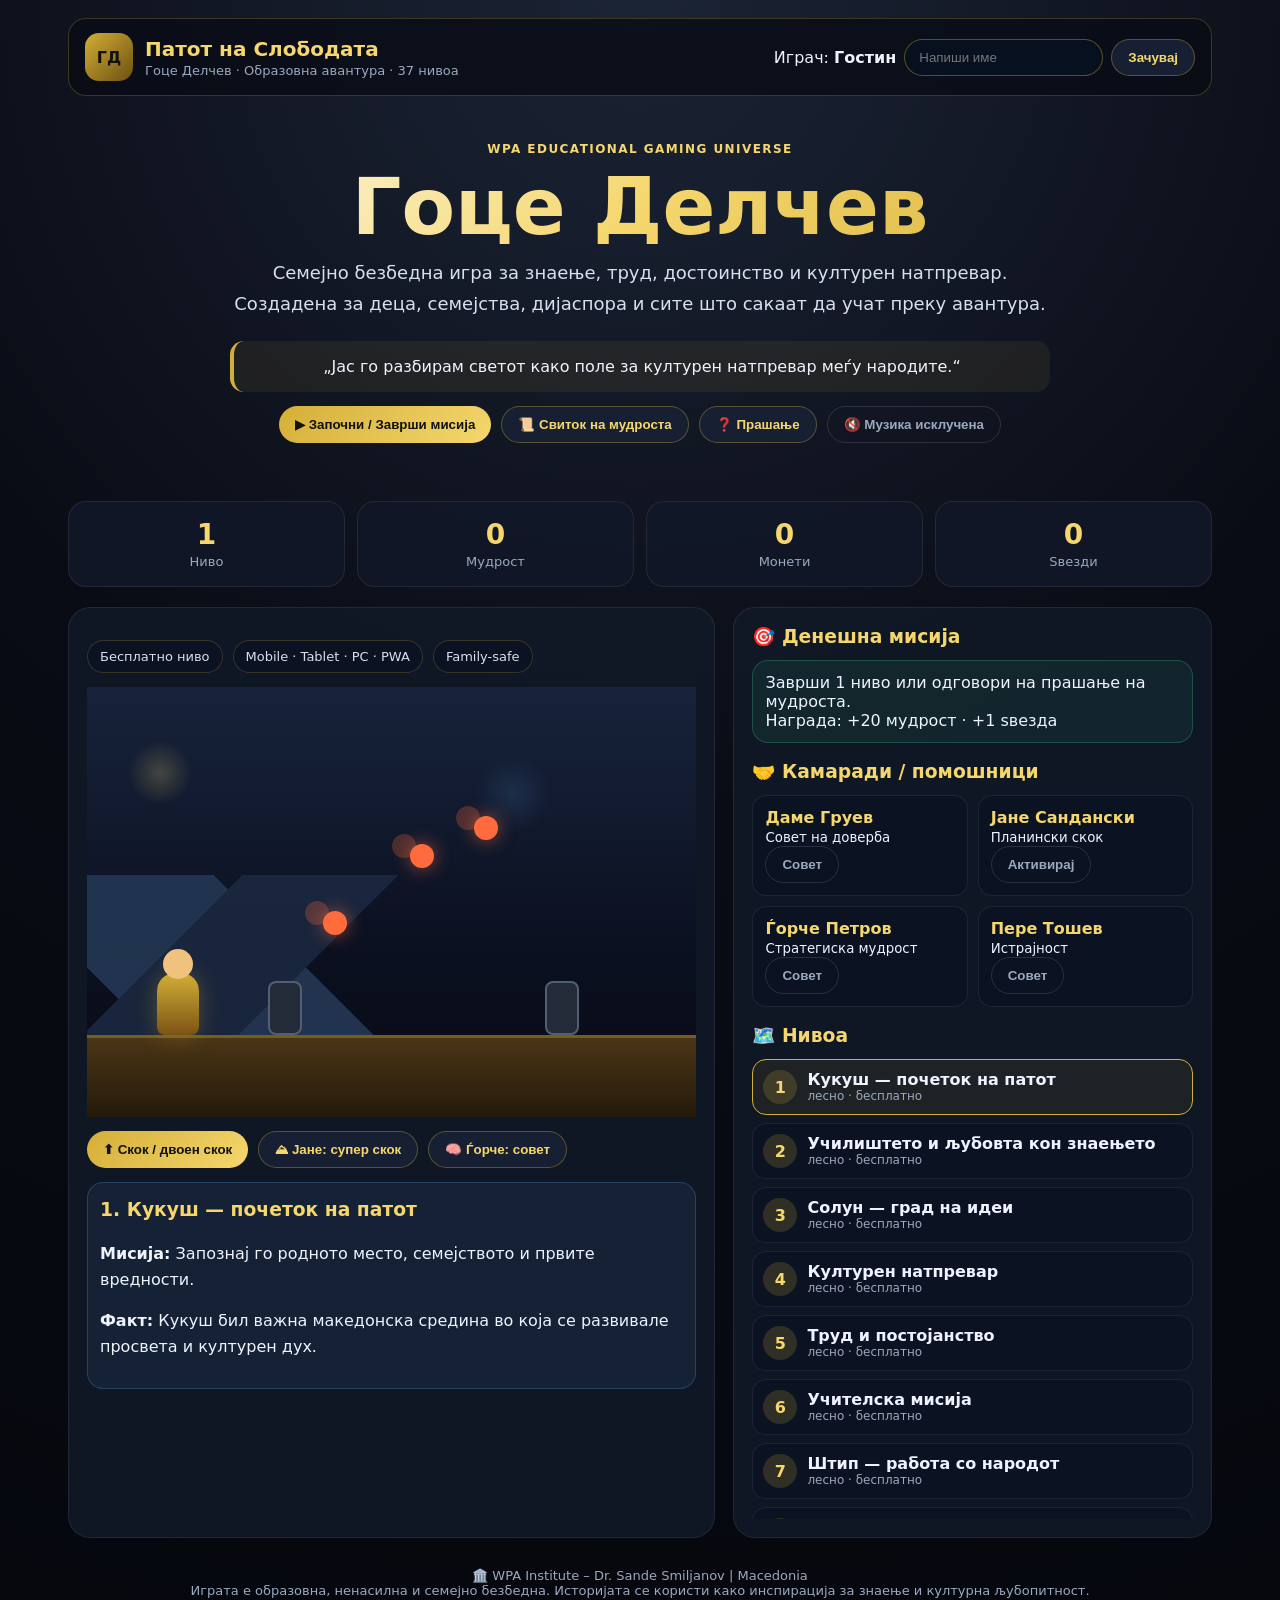
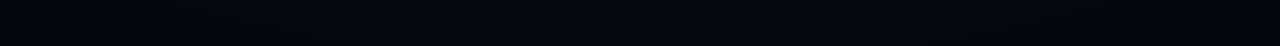
==== index.html @ 5c599bcf "Add files via upload" ====
<!DOCTYPE html><html lang="mk"><head><meta charset="UTF-8"><meta name="viewport" content="width=device-width, initial-scale=1.0"><title>Патот на Слободата — Гоце Делчев</title><meta name="description" content="Семејно безбедна образовна игра за Гоце Делчев, културен натпревар, знаење и достоинство."><link rel="manifest" href="manifest.json"><link rel="stylesheet" href="style.css"></head><body><div class="app-shell"><header class="topbar"><div class="brand"><div class="logo">ГД</div><div><h1>Патот на Слободата</h1><p>Гоце Делчев · Образовна авантура · 37 нивоа</p></div></div><div class="player-box"><span>Играч: <strong id="playerName">Гостин</strong></span><input id="playerNameInput" placeholder="Напиши име"><button class="btn secondary" onclick="setPlayerName()">Зачувај</button></div></header><section class="hero"><div class="eyebrow">WPA Educational Gaming Universe</div><h2>Гоце Делчев</h2><p>Семејно безбедна игра за знаење, труд, достоинство и културен натпревар. Создадена за деца, семејства, дијаспора и сите што сакаат да учат преку авантура.</p><div class="quote">„Јас го разбирам светот како поле за културен натпревар меѓу народите.“</div><div class="controls" style="justify-content:center"><button class="btn" onclick="nextLevel()">▶ Започни / Заврши мисија</button><button class="btn secondary" onclick="openWisdom()">📜 Свиток на мудроста</button><button class="btn secondary" onclick="askQuiz()">❓ Прашање</button><button class="btn ghost" id="musicBtn" onclick="toggleMusic()">🔇 Музика исклучена</button></div></section><section class="stats"><div class="stat"><strong id="levelStat">1</strong><span>Ниво</span></div><div class="stat"><strong id="wisdomStat">0</strong><span>Мудрост</span></div><div class="stat"><strong id="coinsStat">0</strong><span>Монети</span></div><div class="stat"><strong id="starsStat">0</strong><span>Ѕвезди</span></div></section><main class="layout"><section class="card"><div class="hud"><div class="pill" id="premiumNote">8 бесплатни нивоа · потоа премиум</div><div class="pill">Mobile · Tablet · PC · PWA</div><div class="pill">Family-safe</div></div><div id="gameStage" class="game-stage" onclick="jump()"><div class="sky"></div><div class="mountains"></div><div class="ground"></div><div id="player" class="player" title="Гоце"></div></div><div class="controls"><button class="btn" onclick="jump()">⬆ Скок / двоен скок</button><button class="btn secondary" onclick="companionPower('jane')">⛰ Јане: супер скок</button><button class="btn secondary" onclick="companionPower('gjorce')">🧠 Ѓорче: совет</button></div><div class="fact-box"><h3 id="currentLevelTitle">Ниво</h3><p><strong>Мисија:</strong> <span id="currentObjective"></span></p><p><strong>Факт:</strong> <span id="currentFact"></span></p></div></section><aside class="card"><h3>🎯 Денешна мисија</h3><div class="mission">Заврши 1 ниво или одговори на прашање на мудроста.<br>Награда: +20 мудрост · +1 ѕвезда</div><h3 style="margin-top:18px">🤝 Камаради / помошници</h3><div class="companions"><div class="companion"><strong>Даме Груев</strong><br><small>Совет на доверба</small><br><button class="btn ghost" onclick="companionPower('dame')">Совет</button></div><div class="companion"><strong>Јане Сандански</strong><br><small>Планински скок</small><br><button class="btn ghost" onclick="companionPower('jane')">Активирај</button></div><div class="companion"><strong>Ѓорче Петров</strong><br><small>Стратегиска мудрост</small><br><button class="btn ghost" onclick="companionPower('gjorce')">Совет</button></div><div class="companion"><strong>Пере Тошев</strong><br><small>Истрајност</small><br><button class="btn ghost" onclick="companionPower('pere')">Совет</button></div></div><h3 style="margin-top:18px">🗺️ Нивоа</h3><div id="levelList" class="level-list"></div></aside></main><footer class="footer">🏛️ WPA Institute – Dr. Sande Smiljanov | Macedonia<br>Играта е образовна, ненасилна и семејно безбедна. Историјата се користи како инспирација за знаење и културна љубопитност.</footer></div><div id="modal" class="modal" onclick="closeModal()"><div class="modal-content" onclick="event.stopPropagation()"><div id="modalText"></div><div class="controls"><button class="btn" onclick="closeModal()">Затвори</button></div></div></div><div id="toast" class="modal"><div class="modal-content" style="max-width:420px;text-align:center"><p id="toastText"></p></div></div><script src="ai/ai-companions.js"></script><script src="ai/strategy-engine.js"></script><script src="ai/mentor-mode.js"></script><script src="game.js"></script></body></html>
---- style.css ----
:root{--bg:#0a0c15;--panel:#111827;--gold:#d4af37;--gold2:#f5d76e;--text:#eef3ff;--muted:#9aa9bd}*{box-sizing:border-box}body{margin:0;background:radial-gradient(circle at top,#1b2435 0,#0a0c15 46%,#05070d 100%);color:var(--text);font-family:system-ui,-apple-system,"Segoe UI",Arial,sans-serif}.app-shell{max-width:1180px;margin:0 auto;padding:18px}.topbar{display:flex;justify-content:space-between;align-items:center;gap:12px;flex-wrap:wrap;padding:14px 16px;border:1px solid rgba(212,175,55,.25);border-radius:18px;background:rgba(10,12,21,.78);position:sticky;top:10px;z-index:50}.brand{display:flex;align-items:center;gap:12px}.logo{width:48px;height:48px;border-radius:14px;background:linear-gradient(135deg,var(--gold),#6d5010);display:grid;place-items:center;color:#111;font-weight:900}.brand h1{font-size:20px;margin:0;color:var(--gold2)}.brand p{margin:2px 0 0;color:var(--muted);font-size:13px}.player-box{display:flex;gap:8px;align-items:center;flex-wrap:wrap}.player-box input{background:#07101f;border:1px solid rgba(212,175,55,.4);border-radius:999px;color:var(--text);padding:10px 14px}.btn{border:0;border-radius:999px;padding:10px 16px;cursor:pointer;font-weight:800;background:linear-gradient(135deg,var(--gold),var(--gold2));color:#111}.btn.secondary{background:#172033;color:var(--gold2);border:1px solid rgba(212,175,55,.35)}.btn.ghost{background:transparent;color:var(--muted);border:1px solid rgba(255,255,255,.12)}.hero{padding:46px 8px 24px;text-align:center}.eyebrow{color:var(--gold2);font-weight:800;letter-spacing:.12em;text-transform:uppercase;font-size:12px}.hero h2{font-size:clamp(34px,7vw,78px);line-height:.95;margin:14px 0;background:linear-gradient(135deg,#fff,var(--gold2),var(--gold));-webkit-background-clip:text;background-clip:text;color:transparent}.hero p{max-width:830px;margin:0 auto;color:#d7e0ee;line-height:1.7;font-size:18px}.quote{margin:22px auto 0;max-width:820px;border-left:4px solid var(--gold);background:rgba(212,175,55,.08);padding:16px;border-radius:14px}.stats{display:grid;grid-template-columns:repeat(4,1fr);gap:12px;margin:20px 0}.stat{background:rgba(17,24,39,.9);border:1px solid rgba(255,255,255,.08);border-radius:18px;padding:16px;text-align:center}.stat strong{font-size:28px;color:var(--gold2);display:block}.stat span{color:var(--muted);font-size:13px}.layout{display:grid;grid-template-columns:1.15fr .85fr;gap:18px}.card{background:rgba(17,24,39,.92);border:1px solid rgba(255,255,255,.08);border-radius:22px;padding:18px}.card h3{margin:0 0 12px;color:var(--gold2)}.game-stage{min-height:430px;position:relative;overflow:hidden;background:#0b1020}.sky{position:absolute;inset:0;background:radial-gradient(circle at 12% 20%,rgba(245,215,110,.22),transparent 5%),radial-gradient(circle at 70% 25%,rgba(100,181,255,.12),transparent 7%),linear-gradient(180deg,#17233b 0%,#0b1020 62%,#090b12 100%)}.mountains{position:absolute;left:0;right:0;bottom:72px;height:170px;background:linear-gradient(135deg,transparent 0 20%,#1b2840 20% 40%,transparent 40%),linear-gradient(45deg,transparent 0 10%,#243854 10% 38%,transparent 38%);opacity:.9}.ground{position:absolute;left:0;right:0;bottom:0;height:82px;background:linear-gradient(180deg,#4b3516,#241a0b);border-top:3px solid rgba(212,175,55,.45)}.player{position:absolute;width:42px;height:62px;left:70px;bottom:82px;border-radius:18px 18px 8px 8px;background:linear-gradient(180deg,#d4af37,#7b5314);box-shadow:0 0 22px rgba(212,175,55,.3);transition:bottom .25s}.player:before{content:"";position:absolute;width:30px;height:30px;border-radius:50%;background:#f1c27d;left:6px;top:-24px}.obstacle,.star,.scroll,.meteor{position:absolute;bottom:82px}.obstacle{width:34px;height:54px;background:#242b38;border:2px solid #516071;border-radius:8px}.star{width:28px;height:28px;background:var(--gold2);clip-path:polygon(50% 0,61% 35%,98% 35%,68% 56%,79% 91%,50% 70%,21% 91%,32% 56%,2% 35%,39% 35%)}.scroll{width:32px;height:40px;background:#e9d7a5;border:3px solid #8a6420;border-radius:8px}.meteor{width:24px;height:24px;border-radius:50%;background:#ff6b3d;box-shadow:-18px -10px 0 rgba(255,107,61,.25),0 0 18px rgba(255,107,61,.6)}.hud,.controls{display:flex;gap:10px;flex-wrap:wrap;margin:14px 0}.pill{background:#0b1221;border:1px solid rgba(212,175,55,.22);border-radius:999px;padding:8px 12px;color:#d7e0ee;font-size:13px}.level-list{max-height:460px;overflow:auto;display:grid;gap:8px}.level-item{display:flex;gap:10px;align-items:flex-start;background:#0b1221;border:1px solid rgba(255,255,255,.07);border-radius:14px;padding:10px;cursor:pointer}.level-item.active{border-color:var(--gold);background:rgba(212,175,55,.08)}.level-num{min-width:34px;height:34px;border-radius:50%;background:rgba(212,175,55,.18);display:grid;place-items:center;color:var(--gold2);font-weight:900}.mission{background:rgba(66,211,146,.08);border:1px solid rgba(66,211,146,.25);border-radius:16px;padding:12px}.companions{display:grid;grid-template-columns:repeat(2,1fr);gap:10px}.companion{background:#0b1221;border:1px solid rgba(255,255,255,.08);border-radius:14px;padding:12px}.companion strong{color:var(--gold2)}.fact-box{margin-top:12px;background:rgba(100,181,255,.08);border:1px solid rgba(100,181,255,.22);border-radius:16px;padding:12px;line-height:1.6}.footer{text-align:center;color:var(--muted);padding:30px 0;font-size:13px}.modal{position:fixed;inset:0;background:rgba(0,0,0,.72);display:none;align-items:center;justify-content:center;padding:20px;z-index:100}.modal.open{display:flex}.modal-content{max-width:620px;background:#111827;border:1px solid rgba(212,175,55,.38);border-radius:22px;padding:22px}@media(max-width:860px){.layout{grid-template-columns:1fr}.stats{grid-template-columns:repeat(2,1fr)}.companions{grid-template-columns:1fr}.game-stage{min-height:360px}}@media(max-width:520px){.app-shell{padding:10px}.hero p{font-size:15px}.stats{grid-template-columns:1fr}.btn{width:100%}.player-box{width:100%}.player-box input{width:100%}}
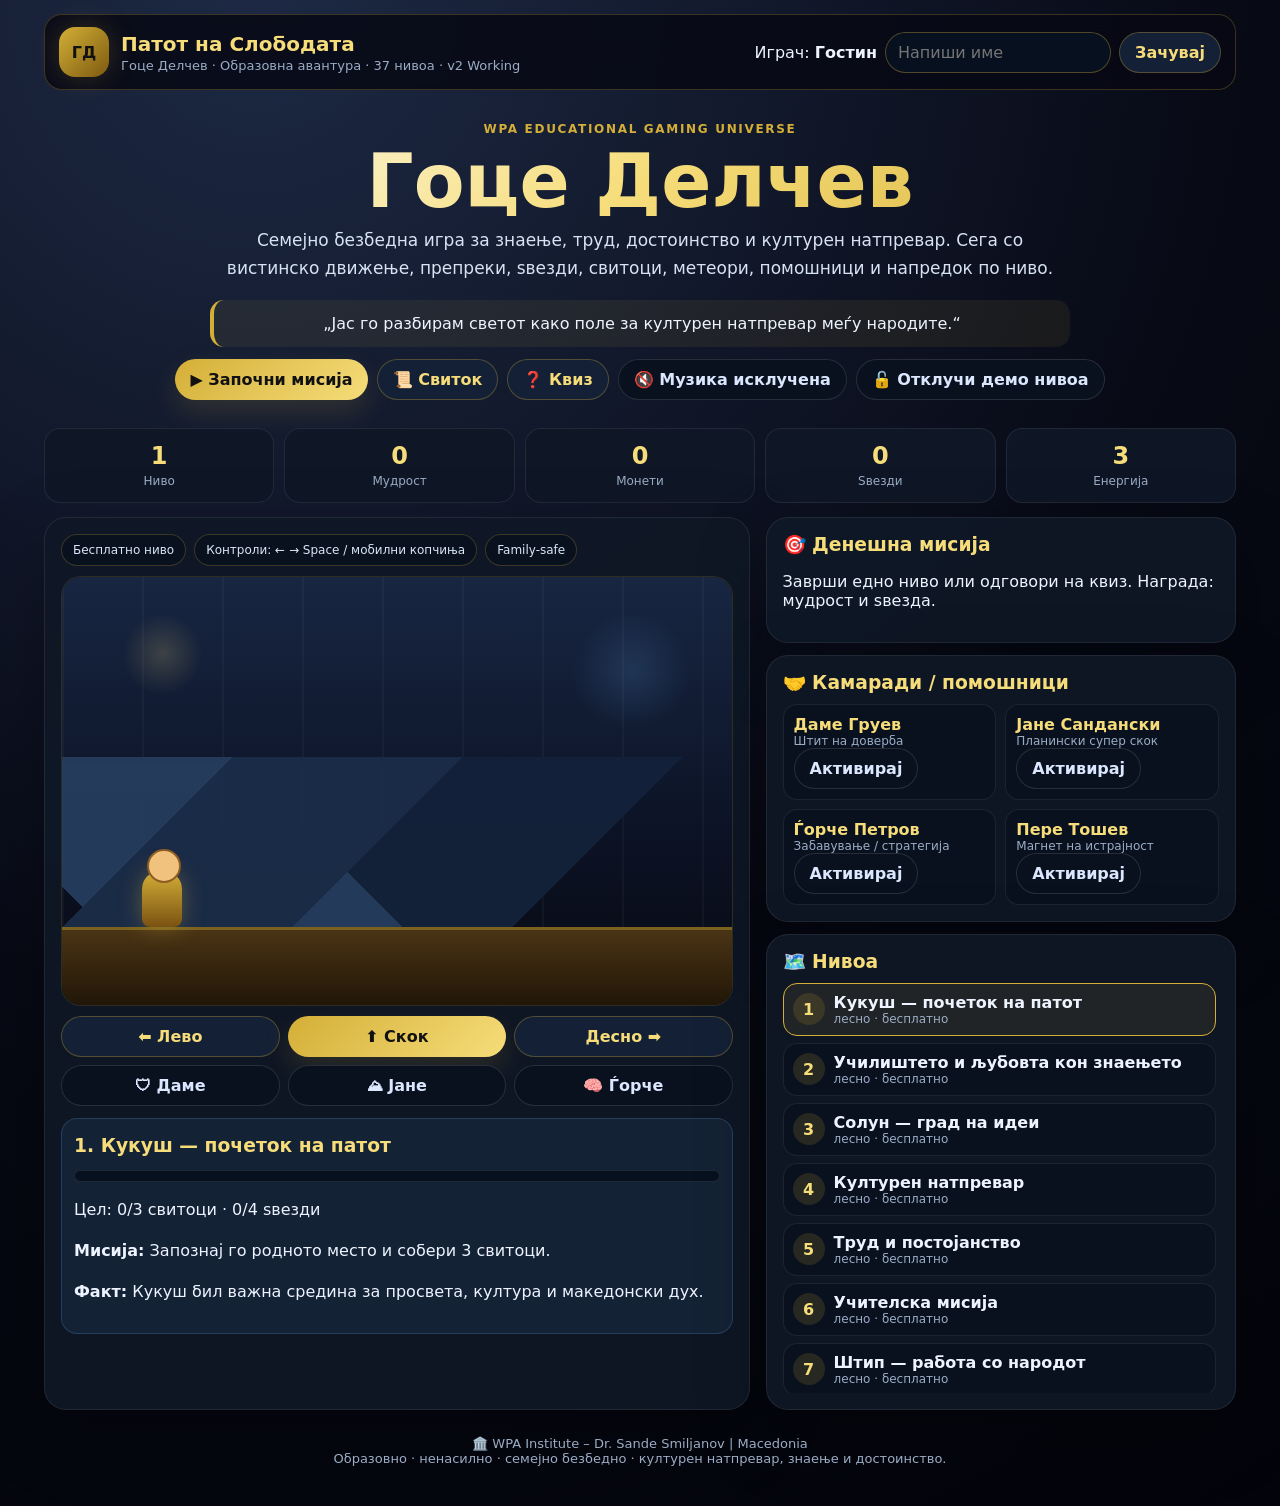
==== commit f3692927: "Add files via upload Update Goce Delcev game v2 working gameplay" ====
--- a/index.html
+++ b/index.html
@@ -1 +1,122 @@
-<!DOCTYPE html><html lang="mk"><head><meta charset="UTF-8"><meta name="viewport" content="width=device-width, initial-scale=1.0"><title>Патот на Слободата — Гоце Делчев</title><meta name="description" content="Семејно безбедна образовна игра за Гоце Делчев, културен натпревар, знаење и достоинство."><link rel="manifest" href="manifest.json"><link rel="stylesheet" href="style.css"></head><body><div class="app-shell"><header class="topbar"><div class="brand"><div class="logo">ГД</div><div><h1>Патот на Слободата</h1><p>Гоце Делчев · Образовна авантура · 37 нивоа</p></div></div><div class="player-box"><span>Играч: <strong id="playerName">Гостин</strong></span><input id="playerNameInput" placeholder="Напиши име"><button class="btn secondary" onclick="setPlayerName()">Зачувај</button></div></header><section class="hero"><div class="eyebrow">WPA Educational Gaming Universe</div><h2>Гоце Делчев</h2><p>Семејно безбедна игра за знаење, труд, достоинство и културен натпревар. Создадена за деца, семејства, дијаспора и сите што сакаат да учат преку авантура.</p><div class="quote">„Јас го разбирам светот како поле за културен натпревар меѓу народите.“</div><div class="controls" style="justify-content:center"><button class="btn" onclick="nextLevel()">▶ Започни / Заврши мисија</button><button class="btn secondary" onclick="openWisdom()">📜 Свиток на мудроста</button><button class="btn secondary" onclick="askQuiz()">❓ Прашање</button><button class="btn ghost" id="musicBtn" onclick="toggleMusic()">🔇 Музика исклучена</button></div></section><section class="stats"><div class="stat"><strong id="levelStat">1</strong><span>Ниво</span></div><div class="stat"><strong id="wisdomStat">0</strong><span>Мудрост</span></div><div class="stat"><strong id="coinsStat">0</strong><span>Монети</span></div><div class="stat"><strong id="starsStat">0</strong><span>Ѕвезди</span></div></section><main class="layout"><section class="card"><div class="hud"><div class="pill" id="premiumNote">8 бесплатни нивоа · потоа премиум</div><div class="pill">Mobile · Tablet · PC · PWA</div><div class="pill">Family-safe</div></div><div id="gameStage" class="game-stage" onclick="jump()"><div class="sky"></div><div class="mountains"></div><div class="ground"></div><div id="player" class="player" title="Гоце"></div></div><div class="controls"><button class="btn" onclick="jump()">⬆ Скок / двоен скок</button><button class="btn secondary" onclick="companionPower('jane')">⛰ Јане: супер скок</button><button class="btn secondary" onclick="companionPower('gjorce')">🧠 Ѓорче: совет</button></div><div class="fact-box"><h3 id="currentLevelTitle">Ниво</h3><p><strong>Мисија:</strong> <span id="currentObjective"></span></p><p><strong>Факт:</strong> <span id="currentFact"></span></p></div></section><aside class="card"><h3>🎯 Денешна мисија</h3><div class="mission">Заврши 1 ниво или одговори на прашање на мудроста.<br>Награда: +20 мудрост · +1 ѕвезда</div><h3 style="margin-top:18px">🤝 Камаради / помошници</h3><div class="companions"><div class="companion"><strong>Даме Груев</strong><br><small>Совет на доверба</small><br><button class="btn ghost" onclick="companionPower('dame')">Совет</button></div><div class="companion"><strong>Јане Сандански</strong><br><small>Планински скок</small><br><button class="btn ghost" onclick="companionPower('jane')">Активирај</button></div><div class="companion"><strong>Ѓорче Петров</strong><br><small>Стратегиска мудрост</small><br><button class="btn ghost" onclick="companionPower('gjorce')">Совет</button></div><div class="companion"><strong>Пере Тошев</strong><br><small>Истрајност</small><br><button class="btn ghost" onclick="companionPower('pere')">Совет</button></div></div><h3 style="margin-top:18px">🗺️ Нивоа</h3><div id="levelList" class="level-list"></div></aside></main><footer class="footer">🏛️ WPA Institute – Dr. Sande Smiljanov | Macedonia<br>Играта е образовна, ненасилна и семејно безбедна. Историјата се користи како инспирација за знаење и културна љубопитност.</footer></div><div id="modal" class="modal" onclick="closeModal()"><div class="modal-content" onclick="event.stopPropagation()"><div id="modalText"></div><div class="controls"><button class="btn" onclick="closeModal()">Затвори</button></div></div></div><div id="toast" class="modal"><div class="modal-content" style="max-width:420px;text-align:center"><p id="toastText"></p></div></div><script src="ai/ai-companions.js"></script><script src="ai/strategy-engine.js"></script><script src="ai/mentor-mode.js"></script><script src="game.js"></script></body></html>+<!doctype html>
+<html lang="mk">
+<head>
+  <meta charset="utf-8">
+  <meta name="viewport" content="width=device-width,initial-scale=1">
+  <title>Патот на Слободата — Гоце Делчев</title>
+  <meta name="description" content="Образовна авантура за Гоце Делчев, знаење, достоинство и културен натпревар.">
+  <link rel="manifest" href="manifest.json">
+  <link rel="stylesheet" href="style.css">
+</head>
+<body>
+<div class="app">
+  <header class="topbar">
+    <div class="brand">
+      <div class="logo">ГД</div>
+      <div>
+        <h1>Патот на Слободата</h1>
+        <div class="sub">Гоце Делчев · Образовна авантура · 37 нивоа · v2 Working</div>
+      </div>
+    </div>
+    <div class="player">
+      <span>Играч: <strong id="playerName">Гостин</strong></span>
+      <input id="nameInput" placeholder="Напиши име">
+      <button class="btn alt" onclick="setName()">Зачувај</button>
+    </div>
+  </header>
+
+  <section class="hero">
+    <div class="kicker">WPA Educational Gaming Universe</div>
+    <h2>Гоце Делчев</h2>
+    <p>Семејно безбедна игра за знаење, труд, достоинство и културен натпревар. Сега со вистинско движење, препреки, ѕвезди, свитоци, метеори, помошници и напредок по ниво.</p>
+    <div class="quote">„Јас го разбирам светот како поле за културен натпревар меѓу народите.“</div>
+    <div class="controls" style="justify-content:center">
+      <button class="btn" onclick="startGame()">▶ Започни мисија</button>
+      <button class="btn alt" onclick="openWisdom()">📜 Свиток</button>
+      <button class="btn alt" onclick="openQuiz()">❓ Квиз</button>
+      <button class="btn dark" id="musicBtn" onclick="toggleMusic()">🔇 Музика исклучена</button>
+      <button class="btn dark" onclick="unlockPremiumDemo()">🔓 Отклучи демо нивоа</button>
+    </div>
+  </section>
+
+  <section class="stats">
+    <div class="stat"><strong id="levelStat">1</strong><span>Ниво</span></div>
+    <div class="stat"><strong id="wisdomStat">0</strong><span>Мудрост</span></div>
+    <div class="stat"><strong id="coinStat">0</strong><span>Монети</span></div>
+    <div class="stat"><strong id="starStat">0</strong><span>Ѕвезди</span></div>
+    <div class="stat"><strong id="energyStat">3</strong><span>Енергија</span></div>
+  </section>
+
+  <main class="layout">
+    <section class="card">
+      <div class="hud">
+        <div class="pill" id="freePill">Бесплатно ниво</div>
+        <div class="pill">Контроли: ← → Space / мобилни копчиња</div>
+        <div class="pill">Family-safe</div>
+      </div>
+
+      <div id="stage" class="stage">
+        <div class="bg"></div>
+        <div class="mountains"></div>
+        <div class="ground"></div>
+        <div id="heroPlayer" class="hero-player"></div>
+      </div>
+
+      <div class="mobile-pad">
+        <button class="btn alt" onclick="moveLeft()">⬅ Лево</button>
+        <button class="btn" onclick="jump()">⬆ Скок</button>
+        <button class="btn alt" onclick="moveRight()">Десно ➡</button>
+        <button class="btn dark" onclick="useCompanion('dame')">🛡 Даме</button>
+        <button class="btn dark" onclick="useCompanion('jane')">⛰ Јане</button>
+        <button class="btn dark" onclick="useCompanion('gjorce')">🧠 Ѓорче</button>
+      </div>
+
+      <div class="info">
+        <h3 id="levelTitle">Ниво</h3>
+        <div class="progress"><div id="progressBar"></div></div>
+        <p id="targetInfo">Цел:</p>
+        <p><strong>Мисија:</strong> <span id="objective"></span></p>
+        <p><strong>Факт:</strong> <span id="fact"></span></p>
+      </div>
+    </section>
+
+    <aside class="side-grid">
+      <section class="card">
+        <h3>🎯 Денешна мисија</h3>
+        <p>Заврши едно ниво или одговори на квиз. Награда: мудрост и ѕвезда.</p>
+      </section>
+
+      <section class="card">
+        <h3>🤝 Камаради / помошници</h3>
+        <div class="companions">
+          <div class="companion"><strong>Даме Груев</strong><div class="small">Штит на доверба</div><button class="btn dark" onclick="useCompanion('dame')">Активирај</button></div>
+          <div class="companion"><strong>Јане Сандански</strong><div class="small">Планински супер скок</div><button class="btn dark" onclick="useCompanion('jane')">Активирај</button></div>
+          <div class="companion"><strong>Ѓорче Петров</strong><div class="small">Забавување / стратегија</div><button class="btn dark" onclick="useCompanion('gjorce')">Активирај</button></div>
+          <div class="companion"><strong>Пере Тошев</strong><div class="small">Магнет на истрајност</div><button class="btn dark" onclick="useCompanion('pere')">Активирај</button></div>
+        </div>
+      </section>
+
+      <section class="card">
+        <h3>🗺️ Нивоа</h3>
+        <div id="levels" class="levels"></div>
+      </section>
+    </aside>
+  </main>
+
+  <footer class="footer">
+    🏛️ WPA Institute – Dr. Sande Smiljanov | Macedonia<br>
+    Образовно · ненасилно · семејно безбедно · културен натпревар, знаење и достоинство.
+  </footer>
+</div>
+
+<div id="modal" class="modal" onclick="closeModal()">
+  <div class="modal-card" onclick="event.stopPropagation()">
+    <div id="modalBody"></div>
+    <button class="btn" onclick="closeModal()">Затвори</button>
+  </div>
+</div>
+<div id="toast" class="toast"></div>
+
+<script src="game.js"></script>
+</body>
+</html>
--- a/style.css
+++ b/style.css
@@ -1 +1,78 @@
-:root{--bg:#0a0c15;--panel:#111827;--gold:#d4af37;--gold2:#f5d76e;--text:#eef3ff;--muted:#9aa9bd}*{box-sizing:border-box}body{margin:0;background:radial-gradient(circle at top,#1b2435 0,#0a0c15 46%,#05070d 100%);color:var(--text);font-family:system-ui,-apple-system,"Segoe UI",Arial,sans-serif}.app-shell{max-width:1180px;margin:0 auto;padding:18px}.topbar{display:flex;justify-content:space-between;align-items:center;gap:12px;flex-wrap:wrap;padding:14px 16px;border:1px solid rgba(212,175,55,.25);border-radius:18px;background:rgba(10,12,21,.78);position:sticky;top:10px;z-index:50}.brand{display:flex;align-items:center;gap:12px}.logo{width:48px;height:48px;border-radius:14px;background:linear-gradient(135deg,var(--gold),#6d5010);display:grid;place-items:center;color:#111;font-weight:900}.brand h1{font-size:20px;margin:0;color:var(--gold2)}.brand p{margin:2px 0 0;color:var(--muted);font-size:13px}.player-box{display:flex;gap:8px;align-items:center;flex-wrap:wrap}.player-box input{background:#07101f;border:1px solid rgba(212,175,55,.4);border-radius:999px;color:var(--text);padding:10px 14px}.btn{border:0;border-radius:999px;padding:10px 16px;cursor:pointer;font-weight:800;background:linear-gradient(135deg,var(--gold),var(--gold2));color:#111}.btn.secondary{background:#172033;color:var(--gold2);border:1px solid rgba(212,175,55,.35)}.btn.ghost{background:transparent;color:var(--muted);border:1px solid rgba(255,255,255,.12)}.hero{padding:46px 8px 24px;text-align:center}.eyebrow{color:var(--gold2);font-weight:800;letter-spacing:.12em;text-transform:uppercase;font-size:12px}.hero h2{font-size:clamp(34px,7vw,78px);line-height:.95;margin:14px 0;background:linear-gradient(135deg,#fff,var(--gold2),var(--gold));-webkit-background-clip:text;background-clip:text;color:transparent}.hero p{max-width:830px;margin:0 auto;color:#d7e0ee;line-height:1.7;font-size:18px}.quote{margin:22px auto 0;max-width:820px;border-left:4px solid var(--gold);background:rgba(212,175,55,.08);padding:16px;border-radius:14px}.stats{display:grid;grid-template-columns:repeat(4,1fr);gap:12px;margin:20px 0}.stat{background:rgba(17,24,39,.9);border:1px solid rgba(255,255,255,.08);border-radius:18px;padding:16px;text-align:center}.stat strong{font-size:28px;color:var(--gold2);display:block}.stat span{color:var(--muted);font-size:13px}.layout{display:grid;grid-template-columns:1.15fr .85fr;gap:18px}.card{background:rgba(17,24,39,.92);border:1px solid rgba(255,255,255,.08);border-radius:22px;padding:18px}.card h3{margin:0 0 12px;color:var(--gold2)}.game-stage{min-height:430px;position:relative;overflow:hidden;background:#0b1020}.sky{position:absolute;inset:0;background:radial-gradient(circle at 12% 20%,rgba(245,215,110,.22),transparent 5%),radial-gradient(circle at 70% 25%,rgba(100,181,255,.12),transparent 7%),linear-gradient(180deg,#17233b 0%,#0b1020 62%,#090b12 100%)}.mountains{position:absolute;left:0;right:0;bottom:72px;height:170px;background:linear-gradient(135deg,transparent 0 20%,#1b2840 20% 40%,transparent 40%),linear-gradient(45deg,transparent 0 10%,#243854 10% 38%,transparent 38%);opacity:.9}.ground{position:absolute;left:0;right:0;bottom:0;height:82px;background:linear-gradient(180deg,#4b3516,#241a0b);border-top:3px solid rgba(212,175,55,.45)}.player{position:absolute;width:42px;height:62px;left:70px;bottom:82px;border-radius:18px 18px 8px 8px;background:linear-gradient(180deg,#d4af37,#7b5314);box-shadow:0 0 22px rgba(212,175,55,.3);transition:bottom .25s}.player:before{content:"";position:absolute;width:30px;height:30px;border-radius:50%;background:#f1c27d;left:6px;top:-24px}.obstacle,.star,.scroll,.meteor{position:absolute;bottom:82px}.obstacle{width:34px;height:54px;background:#242b38;border:2px solid #516071;border-radius:8px}.star{width:28px;height:28px;background:var(--gold2);clip-path:polygon(50% 0,61% 35%,98% 35%,68% 56%,79% 91%,50% 70%,21% 91%,32% 56%,2% 35%,39% 35%)}.scroll{width:32px;height:40px;background:#e9d7a5;border:3px solid #8a6420;border-radius:8px}.meteor{width:24px;height:24px;border-radius:50%;background:#ff6b3d;box-shadow:-18px -10px 0 rgba(255,107,61,.25),0 0 18px rgba(255,107,61,.6)}.hud,.controls{display:flex;gap:10px;flex-wrap:wrap;margin:14px 0}.pill{background:#0b1221;border:1px solid rgba(212,175,55,.22);border-radius:999px;padding:8px 12px;color:#d7e0ee;font-size:13px}.level-list{max-height:460px;overflow:auto;display:grid;gap:8px}.level-item{display:flex;gap:10px;align-items:flex-start;background:#0b1221;border:1px solid rgba(255,255,255,.07);border-radius:14px;padding:10px;cursor:pointer}.level-item.active{border-color:var(--gold);background:rgba(212,175,55,.08)}.level-num{min-width:34px;height:34px;border-radius:50%;background:rgba(212,175,55,.18);display:grid;place-items:center;color:var(--gold2);font-weight:900}.mission{background:rgba(66,211,146,.08);border:1px solid rgba(66,211,146,.25);border-radius:16px;padding:12px}.companions{display:grid;grid-template-columns:repeat(2,1fr);gap:10px}.companion{background:#0b1221;border:1px solid rgba(255,255,255,.08);border-radius:14px;padding:12px}.companion strong{color:var(--gold2)}.fact-box{margin-top:12px;background:rgba(100,181,255,.08);border:1px solid rgba(100,181,255,.22);border-radius:16px;padding:12px;line-height:1.6}.footer{text-align:center;color:var(--muted);padding:30px 0;font-size:13px}.modal{position:fixed;inset:0;background:rgba(0,0,0,.72);display:none;align-items:center;justify-content:center;padding:20px;z-index:100}.modal.open{display:flex}.modal-content{max-width:620px;background:#111827;border:1px solid rgba(212,175,55,.38);border-radius:22px;padding:22px}@media(max-width:860px){.layout{grid-template-columns:1fr}.stats{grid-template-columns:repeat(2,1fr)}.companions{grid-template-columns:1fr}.game-stage{min-height:360px}}@media(max-width:520px){.app-shell{padding:10px}.hero p{font-size:15px}.stats{grid-template-columns:1fr}.btn{width:100%}.player-box{width:100%}.player-box input{width:100%}}+
+:root{
+  --bg:#070914;--panel:#101827;--panel2:#0b1220;--gold:#d4af37;--gold2:#f6dd7a;
+  --text:#eef4ff;--muted:#9badc5;--green:#42d392;--red:#ff5d68;--blue:#64b5ff;--purple:#b48cff;
+}
+*{box-sizing:border-box}
+html,body{margin:0;min-height:100%;background:radial-gradient(circle at 20% 0,#1d2944 0,#070914 55%,#03040a 100%);color:var(--text);font-family:system-ui,-apple-system,Segoe UI,Arial,sans-serif}
+button,input{font:inherit}
+.app{max-width:1220px;margin:auto;padding:14px}
+.topbar{position:sticky;top:8px;z-index:50;display:flex;align-items:center;justify-content:space-between;gap:12px;flex-wrap:wrap;padding:12px 14px;border:1px solid rgba(212,175,55,.25);border-radius:18px;background:rgba(7,9,20,.86);backdrop-filter:blur(12px)}
+.brand{display:flex;align-items:center;gap:12px}
+.logo{width:50px;height:50px;border-radius:16px;background:linear-gradient(135deg,var(--gold),#7d5a10);display:grid;place-items:center;color:#111;font-weight:900;box-shadow:0 0 28px rgba(212,175,55,.22)}
+h1{font-size:20px;margin:0;color:var(--gold2)}
+.sub{font-size:13px;color:var(--muted);margin-top:2px}
+.player{display:flex;align-items:center;gap:8px;flex-wrap:wrap}
+.player input{padding:10px 12px;border-radius:999px;border:1px solid rgba(212,175,55,.35);background:#07101e;color:#fff}
+.btn{border:none;border-radius:999px;padding:10px 15px;font-weight:900;cursor:pointer;background:linear-gradient(135deg,var(--gold),var(--gold2));color:#111;box-shadow:0 12px 28px rgba(212,175,55,.15)}
+.btn.alt{background:#142035;color:var(--gold2);border:1px solid rgba(212,175,55,.32);box-shadow:none}
+.btn.dark{background:#09111f;color:#dbe7ff;border:1px solid rgba(255,255,255,.12);box-shadow:none}
+.btn:active{transform:translateY(1px)}
+.hero{text-align:center;padding:32px 8px 14px}
+.kicker{color:var(--gold);letter-spacing:.14em;text-transform:uppercase;font-size:12px;font-weight:900}
+.hero h2{font-size:clamp(38px,7vw,74px);line-height:.95;margin:10px 0;background:linear-gradient(135deg,#fff,var(--gold2),var(--gold));-webkit-background-clip:text;background-clip:text;color:transparent}
+.hero p{max-width:850px;margin:0 auto;color:#d7e2f3;line-height:1.65;font-size:17px}
+.quote{margin:18px auto 0;max-width:860px;border-left:4px solid var(--gold);background:rgba(212,175,55,.08);padding:14px;border-radius:14px}
+.stats{display:grid;grid-template-columns:repeat(5,1fr);gap:10px;margin:14px 0}
+.stat{padding:13px;border-radius:16px;background:rgba(16,24,39,.9);border:1px solid rgba(255,255,255,.08);text-align:center}
+.stat strong{display:block;font-size:24px;color:var(--gold2)}
+.stat span{font-size:12px;color:var(--muted)}
+.layout{display:grid;grid-template-columns:1.2fr .8fr;gap:16px}
+.card{background:rgba(16,24,39,.92);border:1px solid rgba(255,255,255,.08);border-radius:22px;padding:16px;box-shadow:0 24px 70px rgba(0,0,0,.26)}
+.card h3{margin:0 0 10px;color:var(--gold2)}
+.hud{display:flex;gap:8px;flex-wrap:wrap;margin-bottom:10px}
+.pill{border:1px solid rgba(212,175,55,.24);background:#09111f;border-radius:999px;padding:8px 11px;color:#d9e6f6;font-size:12px}
+.stage{height:430px;position:relative;overflow:hidden;border-radius:20px;border:1px solid rgba(212,175,55,.18);background:#0a1020;touch-action:none}
+.bg{position:absolute;inset:0;background:linear-gradient(180deg,#182642 0%,#0c1326 58%,#080a12 100%)}
+.bg:before{content:"";position:absolute;inset:0;background:
+radial-gradient(circle at 15% 18%,rgba(245,221,122,.18),transparent 6%),
+radial-gradient(circle at 85% 22%,rgba(100,181,255,.15),transparent 9%),
+repeating-linear-gradient(90deg,rgba(255,255,255,.03) 0 2px,transparent 2px 80px);animation:bgmove 18s linear infinite}
+@keyframes bgmove{from{transform:translateX(0)}to{transform:translateX(-160px)}}
+.mountains{position:absolute;left:-80px;right:-80px;bottom:78px;height:170px;background:
+linear-gradient(135deg,transparent 0 25%,#1b2d49 25% 48%,transparent 48%),
+linear-gradient(45deg,transparent 0 12%,#263d5e 12% 42%,transparent 42%),
+linear-gradient(135deg,transparent 0 45%,#13213a 45% 70%,transparent 70%);opacity:.95}
+.ground{position:absolute;left:0;right:0;bottom:0;height:78px;background:linear-gradient(180deg,#4a3415,#211607);border-top:3px solid rgba(212,175,55,.5)}
+.hero-player{position:absolute;width:40px;height:56px;left:80px;bottom:78px;border-radius:18px 18px 8px 8px;background:linear-gradient(180deg,#d4af37,#7a5212);box-shadow:0 0 22px rgba(212,175,55,.35);z-index:4}
+.hero-player:before{content:"";position:absolute;width:30px;height:30px;border-radius:50%;left:5px;top:-22px;background:#f1c27d;border:2px solid #8d5d22}
+.hero-player.shield{filter:drop-shadow(0 0 14px #64b5ff)}
+.obj{position:absolute;z-index:3}
+.star{width:26px;height:26px;background:var(--gold2);clip-path:polygon(50% 0,61% 35%,98% 35%,68% 56%,79% 91%,50% 70%,21% 91%,32% 56%,2% 35%,39% 35%);filter:drop-shadow(0 0 8px rgba(245,221,122,.8))}
+.scroll{width:28px;height:36px;background:#e9d7a5;border:3px solid #8a6420;border-radius:8px}
+.obstacle{width:34px;height:52px;background:#252d3a;border:2px solid #66758a;border-radius:8px}
+.hole{width:72px;height:22px;background:#020308;border-radius:50% 50% 0 0;border-top:3px solid #000}
+.meteor{width:24px;height:24px;border-radius:50%;background:#ff653d;box-shadow:-18px -10px 0 rgba(255,101,61,.25),0 0 18px rgba(255,101,61,.65)}
+.controls{display:flex;gap:9px;flex-wrap:wrap;margin-top:12px}
+.mobile-pad{display:grid;grid-template-columns:repeat(3,1fr);gap:8px;margin-top:10px}
+.info{margin-top:12px;background:rgba(100,181,255,.08);border:1px solid rgba(100,181,255,.2);border-radius:16px;padding:12px;line-height:1.55}
+.progress{height:12px;border-radius:999px;background:#07101e;border:1px solid rgba(255,255,255,.1);overflow:hidden;margin:8px 0}
+.progress div{height:100%;background:linear-gradient(90deg,var(--gold),var(--green));width:0%}
+.side-grid{display:grid;gap:12px}
+.companions{display:grid;grid-template-columns:repeat(2,1fr);gap:9px}
+.companion{background:#09111f;border:1px solid rgba(255,255,255,.08);border-radius:14px;padding:10px}
+.companion strong{color:var(--gold2)}
+.levels{max-height:410px;overflow:auto;display:grid;gap:7px;padding-right:3px}
+.level{display:flex;gap:9px;padding:9px;border-radius:14px;background:#09111f;border:1px solid rgba(255,255,255,.08);cursor:pointer}
+.level.active{border-color:var(--gold);background:rgba(212,175,55,.09)}
+.num{min-width:32px;height:32px;border-radius:50%;display:grid;place-items:center;background:rgba(212,175,55,.15);color:var(--gold2);font-weight:900}
+.small{font-size:12px;color:var(--muted)}
+.toast{position:fixed;left:50%;bottom:18px;transform:translateX(-50%);background:#111827;border:1px solid rgba(212,175,55,.35);border-radius:16px;padding:12px 16px;box-shadow:0 16px 50px rgba(0,0,0,.35);display:none;z-index:90;max-width:92%;text-align:center}
+.toast.show{display:block}
+.modal{position:fixed;inset:0;background:rgba(0,0,0,.72);display:none;align-items:center;justify-content:center;z-index:100;padding:18px}
+.modal.show{display:flex}
+.modal-card{max-width:620px;background:#101827;border:1px solid rgba(212,175,55,.35);border-radius:22px;padding:20px}
+.quiz-option{display:block;width:100%;margin:8px 0;text-align:left}
+.footer{text-align:center;color:var(--muted);font-size:13px;padding:26px 0}
+@media(max-width:900px){.layout{grid-template-columns:1fr}.stats{grid-template-columns:repeat(2,1fr)}.stage{height:380px}}
+@media(max-width:560px){.app{padding:9px}.player{width:100%}.player input{width:100%}.btn{width:100%}.stats{grid-template-columns:1fr}.companions{grid-template-columns:1fr}.hero p{font-size:15px}.stage{height:330px}.mobile-pad{grid-template-columns:repeat(2,1fr)}}
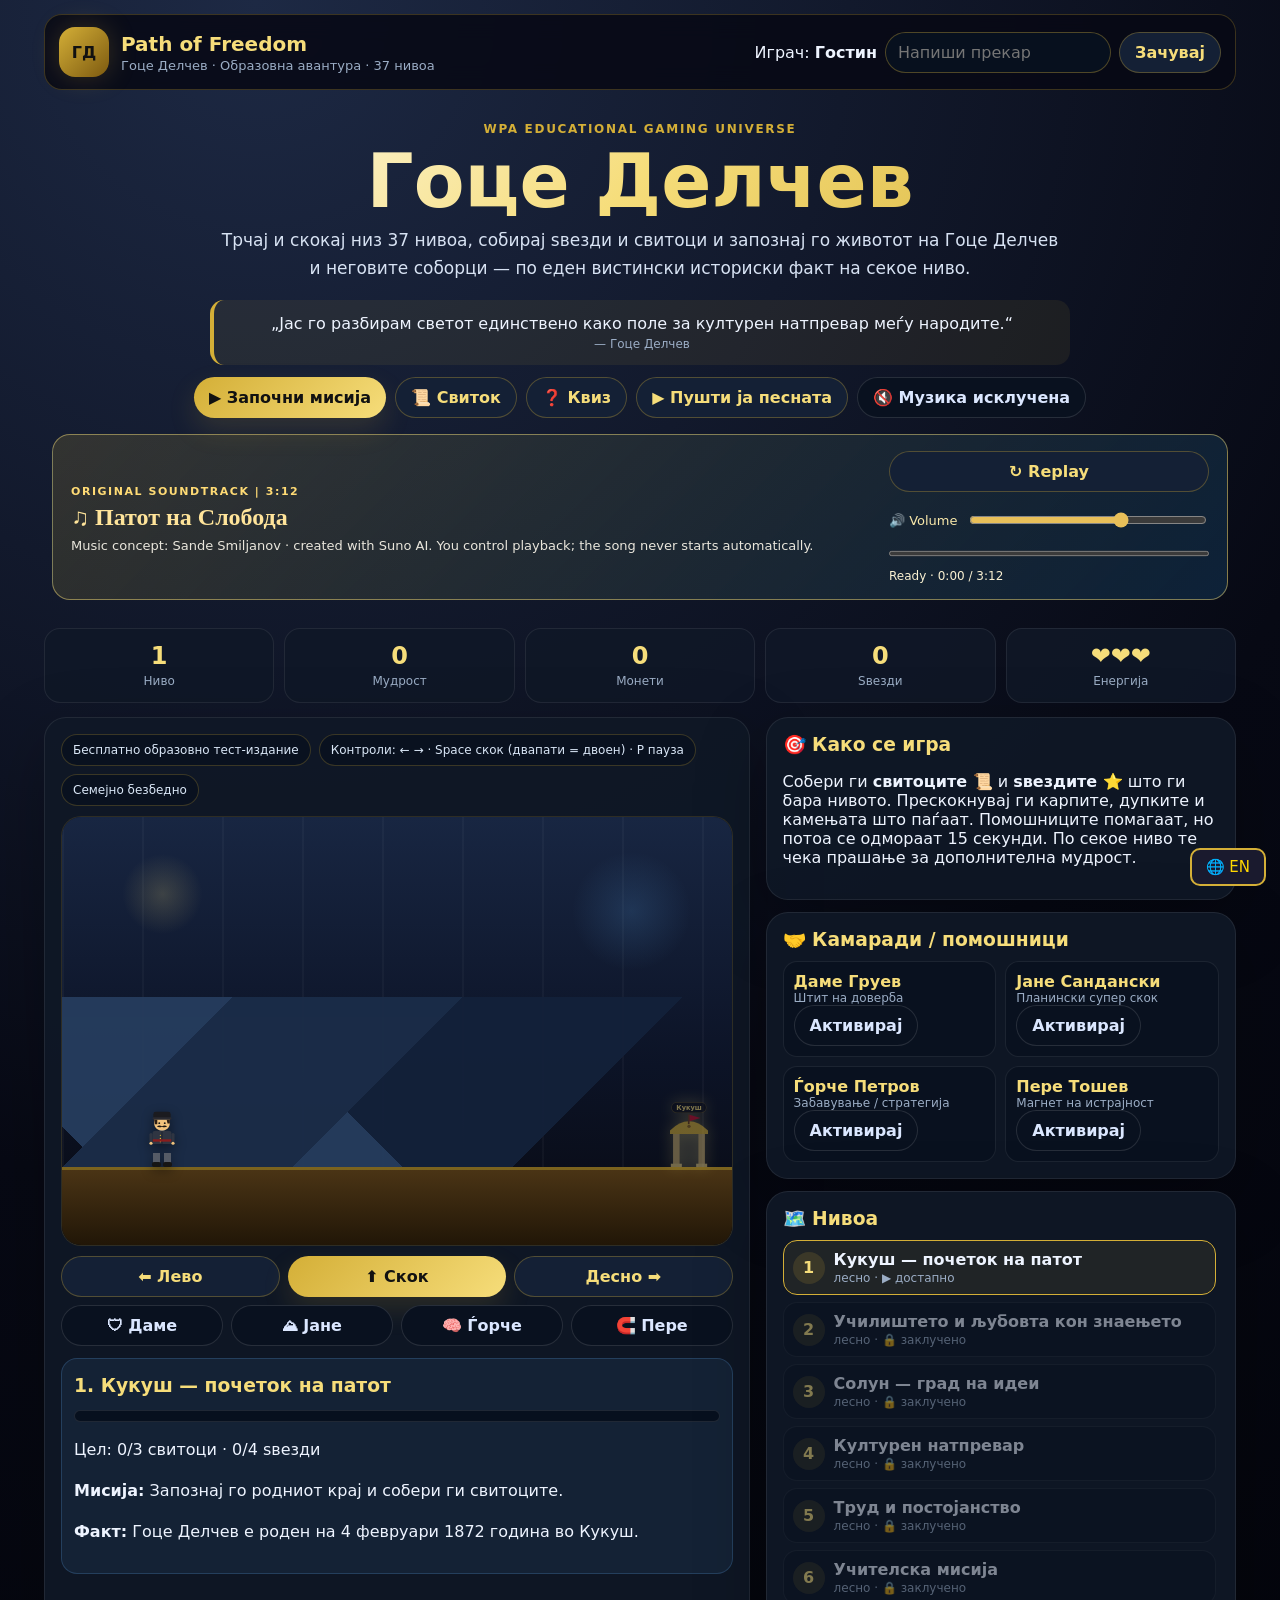
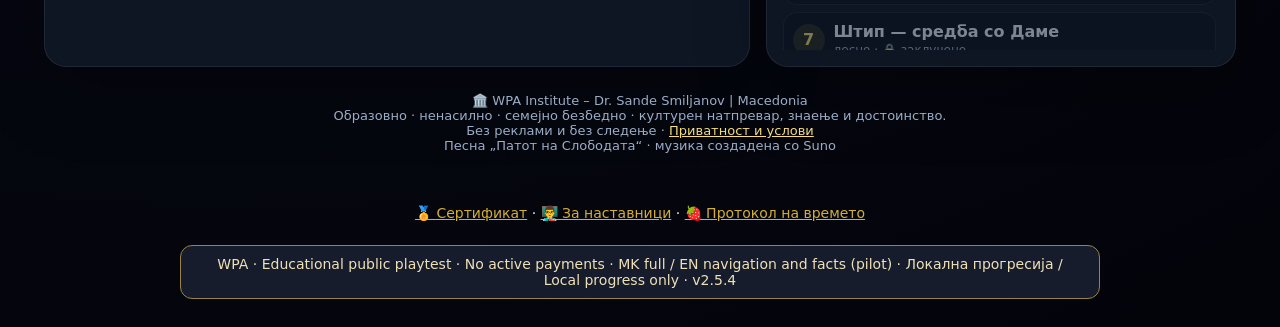
==== commit 6a89ca6a: "Add files via upload Goce Delcev v2.5.4 - Complete update, 37 levels, music, mobile and PWA." ====
--- a/index.html
+++ b/index.html
@@ -5,8 +5,12 @@
   <meta name="viewport" content="width=device-width,initial-scale=1">
   <title>Патот на Слободата — Гоце Делчев</title>
   <meta name="description" content="Образовна авантура за Гоце Делчев, знаење, достоинство и културен натпревар.">
+  <meta name="theme-color" content="#070914">
   <link rel="manifest" href="manifest.json">
-  <link rel="stylesheet" href="style.css">
+  <link rel="icon" type="image/png" sizes="32x32" href="icons/favicon-32.png">
+  <link rel="apple-touch-icon" href="icons/apple-touch-icon.png">
+  <link rel="stylesheet" href="style.css?v=2.5.4">
+  <script src="edition.js?v=2.5.4"></script>
 </head>
 <body>
 <div class="app">
@@ -15,12 +19,12 @@
       <div class="logo">ГД</div>
       <div>
         <h1>Патот на Слободата</h1>
-        <div class="sub">Гоце Делчев · Образовна авантура · 37 нивоа · v2 Working</div>
+        <div class="sub">Гоце Делчев · Образовна авантура · 37 нивоа</div>
       </div>
     </div>
     <div class="player">
       <span>Играч: <strong id="playerName">Гостин</strong></span>
-      <input id="nameInput" placeholder="Напиши име">
+      <input id="nameInput" placeholder="Напиши прекар" maxlength="24" aria-label="Име на играчот" onkeydown="if(event.key==='Enter')setName()">
       <button class="btn alt" onclick="setName()">Зачувај</button>
     </div>
   </header>
@@ -28,15 +32,28 @@
   <section class="hero">
     <div class="kicker">WPA Educational Gaming Universe</div>
     <h2>Гоце Делчев</h2>
-    <p>Семејно безбедна игра за знаење, труд, достоинство и културен натпревар. Сега со вистинско движење, препреки, ѕвезди, свитоци, метеори, помошници и напредок по ниво.</p>
-    <div class="quote">„Јас го разбирам светот како поле за културен натпревар меѓу народите.“</div>
+    <p>Трчај и скокај низ 37 нивоа, собирај ѕвезди и свитоци и запознај го животот на Гоце Делчев и неговите соборци — по еден вистински историски факт на секое ниво.</p>
+    <div class="quote">„Јас го разбирам светот единствено како поле за културен натпревар меѓу народите.“ <span class="small">— Гоце Делчев</span></div>
     <div class="controls" style="justify-content:center">
-      <button class="btn" onclick="startGame()">▶ Започни мисија</button>
+      <button class="btn" id="startBtn" onclick="startGame()">▶ Започни мисија</button>
       <button class="btn alt" onclick="openWisdom()">📜 Свиток</button>
       <button class="btn alt" onclick="openQuiz()">❓ Квиз</button>
+      <button class="btn alt" id="songBtn" data-ed="song" aria-pressed="false" onclick="toggleSong()">🎶 Песната</button>
       <button class="btn dark" id="musicBtn" onclick="toggleMusic()">🔇 Музика исклучена</button>
-      <button class="btn dark" onclick="unlockPremiumDemo()">🔓 Отклучи демо нивоа</button>
+      <button class="btn dark" data-ed="shop" onclick="openPremium()">👑 Премиум</button>
     </div>
+    <section class="soundtrack-card" id="soundtrack" data-ed="song" aria-labelledby="soundtrack-title">
+      <div class="soundtrack-heading"><span class="soundtrack-kicker">ORIGINAL SOUNDTRACK | 3:12</span>
+        <h3 id="soundtrack-title">&#9835; Патот на Слобода</h3>
+        <p>Music concept: Sande Smiljanov &middot; created with Suno AI. You control playback; the song never starts automatically.</p>
+      </div>
+      <div class="soundtrack-settings">
+        <button type="button" class="btn alt" id="songReplay" onclick="playSong(true)" aria-label="Replay original soundtrack">&#8635; Replay</button>
+        <label for="songVolume">&#128266; Volume <input type="range" id="songVolume" min="0" max="100" value="65" step="5" oninput="setSongVolume(this.value)" aria-label="Soundtrack volume" /></label>
+        <progress id="songProgress" max="192" value="0" aria-label="Soundtrack playback position"></progress>
+        <output id="songStatus" role="status" aria-live="polite">Ready &middot; 0:00 / 3:12</output>
+      </div>
+    </section>
   </section>
 
   <section class="stats">
@@ -51,24 +68,27 @@
     <section class="card">
       <div class="hud">
         <div class="pill" id="freePill">Бесплатно ниво</div>
-        <div class="pill">Контроли: ← → Space / мобилни копчиња</div>
-        <div class="pill">Family-safe</div>
+        <div class="pill">Контроли: ← → · Space скок (двапати = двоен) · P пауза</div>
+        <div class="pill">Семејно безбедно</div>
       </div>
 
-      <div id="stage" class="stage">
+      <div id="stage" class="stage" tabindex="0" role="group" aria-label="Сцена на играта. Стрелки лево и десно за движење, Space за скок.">
         <div class="bg"></div>
         <div class="mountains"></div>
         <div class="ground"></div>
-        <div id="heroPlayer" class="hero-player"></div>
+        <div id="heroPlayer" class="hero-player" aria-label="Гоце"></div>
+        <div id="goalGate" class="goal-gate" aria-hidden="true"><span class="goal-name">Цел</span></div>
+        <div id="introCard" class="intro-card" role="status"></div>
       </div>
 
       <div class="mobile-pad">
-        <button class="btn alt" onclick="moveLeft()">⬅ Лево</button>
-        <button class="btn" onclick="jump()">⬆ Скок</button>
-        <button class="btn alt" onclick="moveRight()">Десно ➡</button>
-        <button class="btn dark" onclick="useCompanion('dame')">🛡 Даме</button>
-        <button class="btn dark" onclick="useCompanion('jane')">⛰ Јане</button>
-        <button class="btn dark" onclick="useCompanion('gjorce')">🧠 Ѓорче</button>
+        <button class="btn alt" data-hold="ArrowLeft" aria-label="Лево">⬅ Лево</button>
+        <button class="btn" onpointerdown="event.preventDefault(); jump()" aria-label="Скок">⬆ Скок</button>
+        <button class="btn alt" data-hold="ArrowRight" aria-label="Десно">Десно ➡</button>
+        <button class="btn dark" data-companion="dame" onclick="useCompanion('dame')">🛡 Даме</button>
+        <button class="btn dark" data-companion="jane" onclick="useCompanion('jane')">⛰ Јане</button>
+        <button class="btn dark" data-companion="gjorce" onclick="useCompanion('gjorce')">🧠 Ѓорче</button>
+        <button class="btn dark" data-companion="pere" onclick="useCompanion('pere')">🧲 Пере</button>
       </div>
 
       <div class="info">
@@ -82,17 +102,17 @@
 
     <aside class="side-grid">
       <section class="card">
-        <h3>🎯 Денешна мисија</h3>
-        <p>Заврши едно ниво или одговори на квиз. Награда: мудрост и ѕвезда.</p>
+        <h3>🎯 Како се игра</h3>
+        <p>Собери ги <strong>свитоците 📜</strong> и <strong>ѕвездите ⭐</strong> што ги бара нивото. Прескокнувај ги карпите, дупките и камењата што паѓаат. Помошниците помагаат, но потоа се одмораат 15 секунди. По секое ниво те чека прашање за дополнителна мудрост.</p>
       </section>
 
       <section class="card">
         <h3>🤝 Камаради / помошници</h3>
         <div class="companions">
-          <div class="companion"><strong>Даме Груев</strong><div class="small">Штит на доверба</div><button class="btn dark" onclick="useCompanion('dame')">Активирај</button></div>
-          <div class="companion"><strong>Јане Сандански</strong><div class="small">Планински супер скок</div><button class="btn dark" onclick="useCompanion('jane')">Активирај</button></div>
-          <div class="companion"><strong>Ѓорче Петров</strong><div class="small">Забавување / стратегија</div><button class="btn dark" onclick="useCompanion('gjorce')">Активирај</button></div>
-          <div class="companion"><strong>Пере Тошев</strong><div class="small">Магнет на истрајност</div><button class="btn dark" onclick="useCompanion('pere')">Активирај</button></div>
+          <div class="companion"><strong>Даме Груев</strong><div class="small">Штит на доверба</div><button class="btn dark" data-companion="dame" onclick="useCompanion('dame')">Активирај</button></div>
+          <div class="companion"><strong>Јане Сандански</strong><div class="small">Планински супер скок</div><button class="btn dark" data-companion="jane" onclick="useCompanion('jane')">Активирај</button></div>
+          <div class="companion"><strong>Ѓорче Петров</strong><div class="small">Забавување / стратегија</div><button class="btn dark" data-companion="gjorce" onclick="useCompanion('gjorce')">Активирај</button></div>
+          <div class="companion"><strong>Пере Тошев</strong><div class="small">Магнет на истрајност</div><button class="btn dark" data-companion="pere" onclick="useCompanion('pere')">Активирај</button></div>
         </div>
       </section>
 
@@ -105,18 +125,28 @@
 
   <footer class="footer">
     🏛️ WPA Institute – Dr. Sande Smiljanov | Macedonia<br>
-    Образовно · ненасилно · семејно безбедно · културен натпревар, знаење и достоинство.
+    Образовно · ненасилно · семејно безбедно · културен натпревар, знаење и достоинство.<br>
+    Без реклами и без следење · <a href="privacy.html">Приватност и услови</a><br>
+    <span data-ed="song">Песна „Патот на Слободата“ · музика создадена со Suno</span>
   </footer>
 </div>
 
-<div id="modal" class="modal" onclick="closeModal()">
+<div id="modal" class="modal" onclick="closeModal()" role="dialog" aria-modal="true">
   <div class="modal-card" onclick="event.stopPropagation()">
     <div id="modalBody"></div>
     <button class="btn" onclick="closeModal()">Затвори</button>
   </div>
 </div>
-<div id="toast" class="toast"></div>
+<div id="toast" class="toast" role="status" aria-live="polite"></div>
 
-<script src="game.js"></script>
+<script src="ai/ai-companions.js?v=2.5.4"></script>
+<script src="i18n.js?v=2.5.4"></script>
+<script src="game.js?v=2.5.4"></script>
+<div style="text-align:center;padding:12px;font-size:14px"><a href="certificate.html" style="color:#D4AF37">🏅 Сертификат</a> · <a href="teacher.html" style="color:#D4AF37">👨‍🏫 За наставници</a> · <a href="crossover.html" style="color:#D4AF37">🍓 Протокол на времето</a></div><div role="note" style="text-align:center;max-width:920px;margin:12px auto 28px;padding:10px 16px;border:1px solid #9b8240;border-radius:12px;background:#161c2c;color:#efe1b7;font:14px system-ui,sans-serif">WPA · Educational public playtest · No active payments · MK full / EN navigation and facts (pilot) · Локална прогресија / Local progress only · v2.5.4</div>
+<script>
+if ('serviceWorker' in navigator && (location.protocol==='https:' || location.hostname==='localhost') && window.GAME_EDITION?.pwa!==false) {
+  addEventListener('load', () => navigator.serviceWorker.register('./sw.js').catch(e => console.warn('[WPA PWA]',e)));
+}
+</script>
 </body>
 </html>
--- a/style.css
+++ b/style.css
@@ -44,17 +44,32 @@
 linear-gradient(45deg,transparent 0 12%,#263d5e 12% 42%,transparent 42%),
 linear-gradient(135deg,transparent 0 45%,#13213a 45% 70%,transparent 70%);opacity:.95}
 .ground{position:absolute;left:0;right:0;bottom:0;height:78px;background:linear-gradient(180deg,#4a3415,#211607);border-top:3px solid rgba(212,175,55,.5)}
-.hero-player{position:absolute;width:40px;height:56px;left:80px;bottom:78px;border-radius:18px 18px 8px 8px;background:linear-gradient(180deg,#d4af37,#7a5212);box-shadow:0 0 22px rgba(212,175,55,.35);z-index:4}
-.hero-player:before{content:"";position:absolute;width:30px;height:30px;border-radius:50%;left:5px;top:-22px;background:#f1c27d;border:2px solid #8d5d22}
-.hero-player.shield{filter:drop-shadow(0 0 14px #64b5ff)}
+/* v2.1: нацртан лик на Гоце (шубара, мустаќи, темен капут) */
+.hero-player{position:absolute;width:40px;height:56px;left:80px;bottom:78px;z-index:4;background:url("data:image/svg+xml,%3Csvg%20xmlns=%22http://www.w3.org/2000/svg%22%20viewBox=%220%200%2040%2056%22%3E%3Crect%20x=%229%22%20y=%221%22%20width=%2222%22%20height=%229%22%20rx=%223%22%20fill=%22%231b1b1f%22/%3E%3Crect%20x=%228%22%20y=%228%22%20width=%2224%22%20height=%223%22%20rx=%221.5%22%20fill=%22%232a2a30%22/%3E%3Cpath%20d=%22M10%2011h20v4c0%206-4%2010-10%2010S10%2021%2010%2015z%22%20fill=%22%23f1c27d%22/%3E%3Cpath%20d=%22M10%2011h4v6h-3zM26%2011h4v5h-3z%22%20fill=%22%232b1d14%22/%3E%3Ccircle%20cx=%2216.5%22%20cy=%2215.5%22%20r=%221.2%22%20fill=%22%231a1a1a%22/%3E%3Ccircle%20cx=%2223.5%22%20cy=%2215.5%22%20r=%221.2%22%20fill=%22%231a1a1a%22/%3E%3Cpath%20d=%22M13.5%2019.5c2-1.6%204.5-1.6%206.5%200%202-1.6%204.5-1.6%206.5%200-1.5%201.4-4.2%201.6-6.5.4-2.3%201.2-5%201-6.5-.4z%22%20fill=%22%231a1410%22/%3E%3Cpath%20d=%22M17%2025h6l1%203h-8z%22%20fill=%22%23eee%22/%3E%3Cpath%20d=%22M8%2028c0-2%202-3%204-3h16c2%200%204%201%204%203v14H8z%22%20fill=%22%232f3542%22/%3E%3Cpath%20d=%22M20%2026v16%22%20stroke=%22%231f232c%22%20stroke-width=%221.2%22/%3E%3Ccircle%20cx=%2218%22%20cy=%2231%22%20r=%22.9%22%20fill=%22%23d4af37%22/%3E%3Ccircle%20cx=%2218%22%20cy=%2235%22%20r=%22.9%22%20fill=%22%23d4af37%22/%3E%3Ccircle%20cx=%2218%22%20cy=%2239%22%20r=%22.9%22%20fill=%22%23d4af37%22/%3E%3Crect%20x=%228%22%20y=%2236%22%20width=%2224%22%20height=%223%22%20fill=%22%238a1c1c%22/%3E%3Crect%20x=%224%22%20y=%2228%22%20width=%224%22%20height=%2212%22%20rx=%222%22%20fill=%22%232f3542%22/%3E%3Crect%20x=%2232%22%20y=%2228%22%20width=%224%22%20height=%2212%22%20rx=%222%22%20fill=%22%232f3542%22/%3E%3Ccircle%20cx=%226%22%20cy=%2241%22%20r=%222%22%20fill=%22%23f1c27d%22/%3E%3Ccircle%20cx=%2234%22%20cy=%2241%22%20r=%222%22%20fill=%22%23f1c27d%22/%3E%3C/svg%3E") center top/40px 44px no-repeat;filter:drop-shadow(0 4px 6px rgba(0,0,0,.45))}
+.hero-player:after{content:"";position:absolute;left:0;bottom:0;width:40px;height:14px;background:url("data:image/svg+xml,%3Csvg%20xmlns=%22http://www.w3.org/2000/svg%22%20viewBox=%220%200%2040%2014%22%3E%3Crect%20x=%2211%22%20y=%220%22%20width=%227%22%20height=%2210%22%20fill=%22%23555b66%22/%3E%3Crect%20x=%2222%22%20y=%220%22%20width=%227%22%20height=%2210%22%20fill=%22%23555b66%22/%3E%3Crect%20x=%2210%22%20y=%229%22%20width=%229%22%20height=%225%22%20rx=%222%22%20fill=%22%23151515%22/%3E%3Crect%20x=%2221%22%20y=%229%22%20width=%229%22%20height=%225%22%20rx=%222%22%20fill=%22%23151515%22/%3E%3C/svg%3E") center/40px 14px no-repeat;transform-origin:50% 0}
+.hero-player.run{animation:goce-bob .32s ease-in-out infinite}
+.hero-player.run:after{animation:goce-legs .32s steps(2) infinite}
+.hero-player.air:after{transform:scaleY(.8)}
+.hero-player.shield{filter:drop-shadow(0 0 10px #64b5ff) drop-shadow(0 0 4px #64b5ff)}
+.hero-player.hurt{animation:goce-blink .18s steps(2) infinite}
+@keyframes goce-bob{50%{transform:translateY(-2px) rotate(-2deg)}}
+@keyframes goce-legs{0%{transform:skewX(14deg)}100%{transform:skewX(-14deg)}}
+@keyframes goce-blink{50%{opacity:.25}}
 .obj{position:absolute;z-index:3}
 .star{width:26px;height:26px;background:var(--gold2);clip-path:polygon(50% 0,61% 35%,98% 35%,68% 56%,79% 91%,50% 70%,21% 91%,32% 56%,2% 35%,39% 35%);filter:drop-shadow(0 0 8px rgba(245,221,122,.8))}
-.scroll{width:28px;height:36px;background:#e9d7a5;border:3px solid #8a6420;border-radius:8px}
-.obstacle{width:34px;height:52px;background:#252d3a;border:2px solid #66758a;border-radius:8px}
-.hole{width:72px;height:22px;background:#020308;border-radius:50% 50% 0 0;border-top:3px solid #000}
-.meteor{width:24px;height:24px;border-radius:50%;background:#ff653d;box-shadow:-18px -10px 0 rgba(255,101,61,.25),0 0 18px rgba(255,101,61,.65)}
+.scroll{width:28px;height:36px;background:url("data:image/svg+xml,%3Csvg%20xmlns=%22http://www.w3.org/2000/svg%22%20viewBox=%220%200%2028%2036%22%3E%3Crect%20x=%224%22%20y=%224%22%20width=%2220%22%20height=%2228%22%20rx=%222%22%20fill=%22%23efdfb0%22/%3E%3Crect%20x=%221%22%20y=%221%22%20width=%2226%22%20height=%226%22%20rx=%223%22%20fill=%22%23b8892f%22/%3E%3Crect%20x=%221%22%20y=%2229%22%20width=%2226%22%20height=%226%22%20rx=%223%22%20fill=%22%23b8892f%22/%3E%3Cpath%20d=%22M8%2012h12M8%2016h12M8%2020h9M8%2024h11%22%20stroke=%22%238a6420%22%20stroke-width=%221.4%22/%3E%3Ccircle%20cx=%2214%22%20cy=%2227%22%20r=%222.4%22%20fill=%22%23b3261e%22/%3E%3C/svg%3E") center/contain no-repeat;filter:drop-shadow(0 0 8px rgba(245,221,122,.55))}
+.obstacle{width:38px;height:44px;background:url("data:image/svg+xml,%3Csvg%20xmlns=%22http://www.w3.org/2000/svg%22%20viewBox=%220%200%2038%2044%22%3E%3Cpath%20d=%22M3%2044%206%2020%2014%206%2026%203%2034%2014%2037%2044z%22%20fill=%22%235b6270%22/%3E%3Cpath%20d=%22M14%206%2026%203%2030%2016%2018%2022z%22%20fill=%22%237a8291%22/%3E%3Cpath%20d=%22M6%2020%2018%2022%2016%2044H3z%22%20fill=%22%234a505c%22/%3E%3Cpath%20d=%22M30%2016%2034%2014%2037%2044H30z%22%20fill=%22%23454b56%22/%3E%3C/svg%3E") center bottom/contain no-repeat}
+.hole{width:78px;height:24px;background:radial-gradient(ellipse at 50% 0,#000 0 55%,#1a1206 70%,transparent 72%);z-index:2}
+.meteor{width:28px;height:28px;background:url("data:image/svg+xml,%3Csvg%20xmlns=%22http://www.w3.org/2000/svg%22%20viewBox=%220%200%2028%2028%22%3E%3Ccircle%20cx=%2215%22%20cy=%2215%22%20r=%2211%22%20fill=%22%237d6a5a%22/%3E%3Ccircle%20cx=%2211%22%20cy=%2211%22%20r=%223%22%20fill=%22%239c8775%22/%3E%3Ccircle%20cx=%2218%22%20cy=%2219%22%20r=%222%22%20fill=%22%235e4f43%22/%3E%3C/svg%3E") center/contain no-repeat;filter:drop-shadow(14px -10px 0 rgba(255,140,80,.25)) drop-shadow(0 0 8px rgba(255,120,60,.6));animation:spin 1s linear infinite}
+.meteor.landed{animation:none;filter:none}
+@keyframes spin{to{transform:rotate(360deg)}}
+.obj.picked{transform:scale(1.6);opacity:0;transition:.2s}
 .controls{display:flex;gap:9px;flex-wrap:wrap;margin-top:12px}
-.mobile-pad{display:grid;grid-template-columns:repeat(3,1fr);gap:8px;margin-top:10px}
+.mobile-pad{display:grid;grid-template-columns:repeat(12,1fr);gap:8px;margin-top:10px;user-select:none;-webkit-user-select:none}
+.mobile-pad>.btn{grid-column:span 4;touch-action:none}
+.mobile-pad>[data-companion]{grid-column:span 3;padding:10px 6px}
+.btn.pressed{filter:brightness(1.25);transform:translateY(1px)}
+.btn:disabled{opacity:.55;cursor:not-allowed}
 .info{margin-top:12px;background:rgba(100,181,255,.08);border:1px solid rgba(100,181,255,.2);border-radius:16px;padding:12px;line-height:1.55}
 .progress{height:12px;border-radius:999px;background:#07101e;border:1px solid rgba(255,255,255,.1);overflow:hidden;margin:8px 0}
 .progress div{height:100%;background:linear-gradient(90deg,var(--gold),var(--green));width:0%}
@@ -63,7 +78,9 @@
 .companion{background:#09111f;border:1px solid rgba(255,255,255,.08);border-radius:14px;padding:10px}
 .companion strong{color:var(--gold2)}
 .levels{max-height:410px;overflow:auto;display:grid;gap:7px;padding-right:3px}
-.level{display:flex;gap:9px;padding:9px;border-radius:14px;background:#09111f;border:1px solid rgba(255,255,255,.08);cursor:pointer}
+.level{display:flex;gap:9px;align-items:center;width:100%;text-align:left;color:inherit;padding:9px;border-radius:14px;background:#09111f;border:1px solid rgba(255,255,255,.08);cursor:pointer}
+.level-text{display:flex;flex-direction:column;gap:2px}
+.level.locked{opacity:.5;cursor:not-allowed}
 .level.active{border-color:var(--gold);background:rgba(212,175,55,.09)}
 .num{min-width:32px;height:32px;border-radius:50%;display:grid;place-items:center;background:rgba(212,175,55,.15);color:var(--gold2);font-weight:900}
 .small{font-size:12px;color:var(--muted)}
@@ -75,4 +92,50 @@
 .quiz-option{display:block;width:100%;margin:8px 0;text-align:left}
 .footer{text-align:center;color:var(--muted);font-size:13px;padding:26px 0}
 @media(max-width:900px){.layout{grid-template-columns:1fr}.stats{grid-template-columns:repeat(2,1fr)}.stage{height:380px}}
-@media(max-width:560px){.app{padding:9px}.player{width:100%}.player input{width:100%}.btn{width:100%}.stats{grid-template-columns:1fr}.companions{grid-template-columns:1fr}.hero p{font-size:15px}.stage{height:330px}.mobile-pad{grid-template-columns:repeat(2,1fr)}}
+@media(max-width:560px){.app{padding:9px}.player{width:100%}.player input{width:100%}.controls .btn,.player .btn{width:100%}.stats{grid-template-columns:1fr}.companions{grid-template-columns:1fr}.hero p{font-size:15px}.stage{height:330px}}
+
+/* v2.1 */
+.modal-card{width:100%;max-height:90vh;overflow:auto}
+.modal-card h2{margin-top:0;color:var(--gold2)}
+.modal-actions{display:flex;gap:10px;flex-wrap:wrap;margin:14px 0 6px}
+.fact-box{background:rgba(212,175,55,.08);border:1px solid rgba(212,175,55,.3);border-radius:14px;padding:12px;line-height:1.55}
+.gate input,.code-row input{padding:11px 13px;border-radius:12px;border:1px solid rgba(212,175,55,.4);background:#07101e;color:#fff;font-size:16px;width:100%;max-width:220px;margin:6px 8px 6px 0}
+.code-row{display:flex;flex-wrap:wrap;align-items:center}
+.code-row input{text-transform:uppercase;letter-spacing:.08em}
+.footer a,.modal-card a{color:var(--gold2)}
+.finale{font-size:64px;text-align:center}
+.confetti{position:fixed;inset:0;pointer-events:none;z-index:200;overflow:hidden}
+.confetti i{position:absolute;top:-12px;width:9px;height:14px;border-radius:2px;animation:fall 2.2s ease-in forwards}
+@keyframes fall{to{transform:translateY(105vh) rotate(540deg)}}
+.quote .small{display:block;margin-top:4px}
+@media (prefers-reduced-motion: reduce){.bg:before,.hero-player.run,.hero-player.run:after,.meteor{animation:none}}
+@media(max-width:560px){.topbar{position:static}.stage{height:300px}}
+
+/* v2.2: цел, воведна картичка, мали анимации */
+.goal-gate{position:absolute;bottom:78px;left:calc(100% - 78px);width:70px;height:96px;z-index:2;background:url("data:image/svg+xml,%3Csvg%20xmlns=%22http://www.w3.org/2000/svg%22%20viewBox=%220%200%2070%2096%22%3E%3Crect%20x=%226%22%20y=%2228%22%20width=%2212%22%20height=%2268%22%20fill=%22%23bfa66a%22/%3E%3Crect%20x=%2252%22%20y=%2228%22%20width=%2212%22%20height=%2268%22%20fill=%22%23bfa66a%22/%3E%3Crect%20x=%222%22%20y=%2290%22%20width=%2220%22%20height=%226%22%20fill=%22%23d9c27a%22/%3E%3Crect%20x=%2248%22%20y=%2290%22%20width=%2220%22%20height=%226%22%20fill=%22%23d9c27a%22/%3E%3Cpath%20d=%22M0%2030%20Q35%20-4%2070%2030%20L70%2036%20L0%2036Z%22%20fill=%22%23d4af37%22/%3E%3Crect%20x=%2218%22%20y=%2236%22%20width=%2234%22%20height=%2260%22%20fill=%22rgba(255,242,176,.18)%22/%3E%3Crect%20x=%2233%22%20y=%220%22%20width=%223%22%20height=%2218%22%20fill=%22%236b3e1e%22/%3E%3Cpath%20d=%22M36%201%20L56%207%20L36%2013Z%22%20fill=%22%23c8102e%22/%3E%3Ccircle%20cx=%2235%22%20cy=%2222%22%20r=%223%22%20fill=%22%238a6420%22/%3E%3C/svg%3E") center bottom/contain no-repeat;transform-origin:50% 100%;transition:transform .3s,opacity .3s;filter:drop-shadow(0 0 14px rgba(245,221,122,.45))}
+.goal-name{position:absolute;left:50%;top:-22px;transform:translateX(-50%);white-space:nowrap;font-size:12px;font-weight:800;color:var(--gold2);background:rgba(7,9,20,.75);border:1px solid rgba(212,175,55,.35);padding:2px 8px;border-radius:999px}
+.intro-card{position:absolute;left:50%;top:22%;transform:translate(-50%,-10px) scale(.9);z-index:6;opacity:0;pointer-events:none;display:flex;flex-direction:column;gap:6px;align-items:center;text-align:center;padding:14px 22px;border-radius:16px;background:rgba(7,9,20,.86);border:1px solid rgba(212,175,55,.55);box-shadow:0 12px 40px rgba(0,0,0,.4);max-width:86%}
+.intro-card strong{font-family:Georgia,'Times New Roman',serif;font-size:22px;color:var(--gold2)}
+.intro-card span{font-size:13px;color:#d7e2f3}
+.intro-card.show{animation:intro-in 2.8s ease forwards}
+@keyframes intro-in{0%{opacity:0;transform:translate(-50%,-10px) scale(.9)}12%{opacity:1;transform:translate(-50%,0) scale(1)}80%{opacity:1;transform:translate(-50%,0) scale(1)}100%{opacity:0;transform:translate(-50%,-20px) scale(1)}}
+.float-text{position:absolute;z-index:7;font-weight:900;font-size:15px;color:var(--gold2);text-shadow:0 2px 0 #000;pointer-events:none;animation:float-up .75s ease-out forwards}
+@keyframes float-up{to{transform:translateY(-36px);opacity:0}}
+.dust{position:absolute;z-index:3;width:8px;height:8px;border-radius:50%;background:#e8dcc0;opacity:.7;pointer-events:none;animation:dust .45s ease-out forwards}
+@keyframes dust{to{transform:translate(var(--dx),-10px) scale(1.6);opacity:0}}
+.hero-player.arrived{transition:opacity .5s,transform .5s;opacity:.15;transform:translateX(40px)}
+@media (prefers-reduced-motion: reduce){.intro-card.show{animation-duration:.01s}.float-text,.dust{animation-duration:.01s}}
+#songBtn.playing{box-shadow:0 0 0 2px var(--gold),0 0 24px rgba(212,175,55,.45)}
+
+/* WPA soundtrack: usable on phones, tablets and desktop */
+.soundtrack-card{display:grid;grid-template-columns:minmax(0,1fr) minmax(220px,320px);gap:20px;align-items:center;text-align:left;margin-top:16px;padding:16px 18px;border-radius:18px;background:linear-gradient(135deg,rgba(212,175,55,.16),rgba(14,37,61,.88));border:1px solid rgba(245,221,122,.48)}
+.soundtrack-heading h3{margin:5px 0;font:700 clamp(18px,2.7vw,24px) Georgia,serif;color:#ffe49a}
+.soundtrack-heading p{margin:5px 0 0;font-size:13px;line-height:1.5;color:#e9e6dc}
+.soundtrack-kicker{letter-spacing:.14em;color:#ffdb75;font-size:11px;font-weight:800}
+.soundtrack-settings{display:grid;grid-template-columns:1fr;gap:10px;align-items:center}
+.soundtrack-settings label{display:flex;gap:10px;align-items:center;color:#f9e8aa;font-size:13px}
+.soundtrack-settings input[type=range]{width:100%;flex:1;accent-color:#e8bf59;min-height:32px}
+.soundtrack-settings progress{width:100%;height:11px;accent-color:#e8bf59}
+.soundtrack-settings output{color:#faf1d2;font-size:12px;font-variant-numeric:tabular-nums}
+@media(max-width:700px){.soundtrack-card{grid-template-columns:1fr}.soundtrack-settings{max-width:100%}}
+@media(prefers-reduced-motion:reduce){#songBtn.playing{box-shadow:none}}
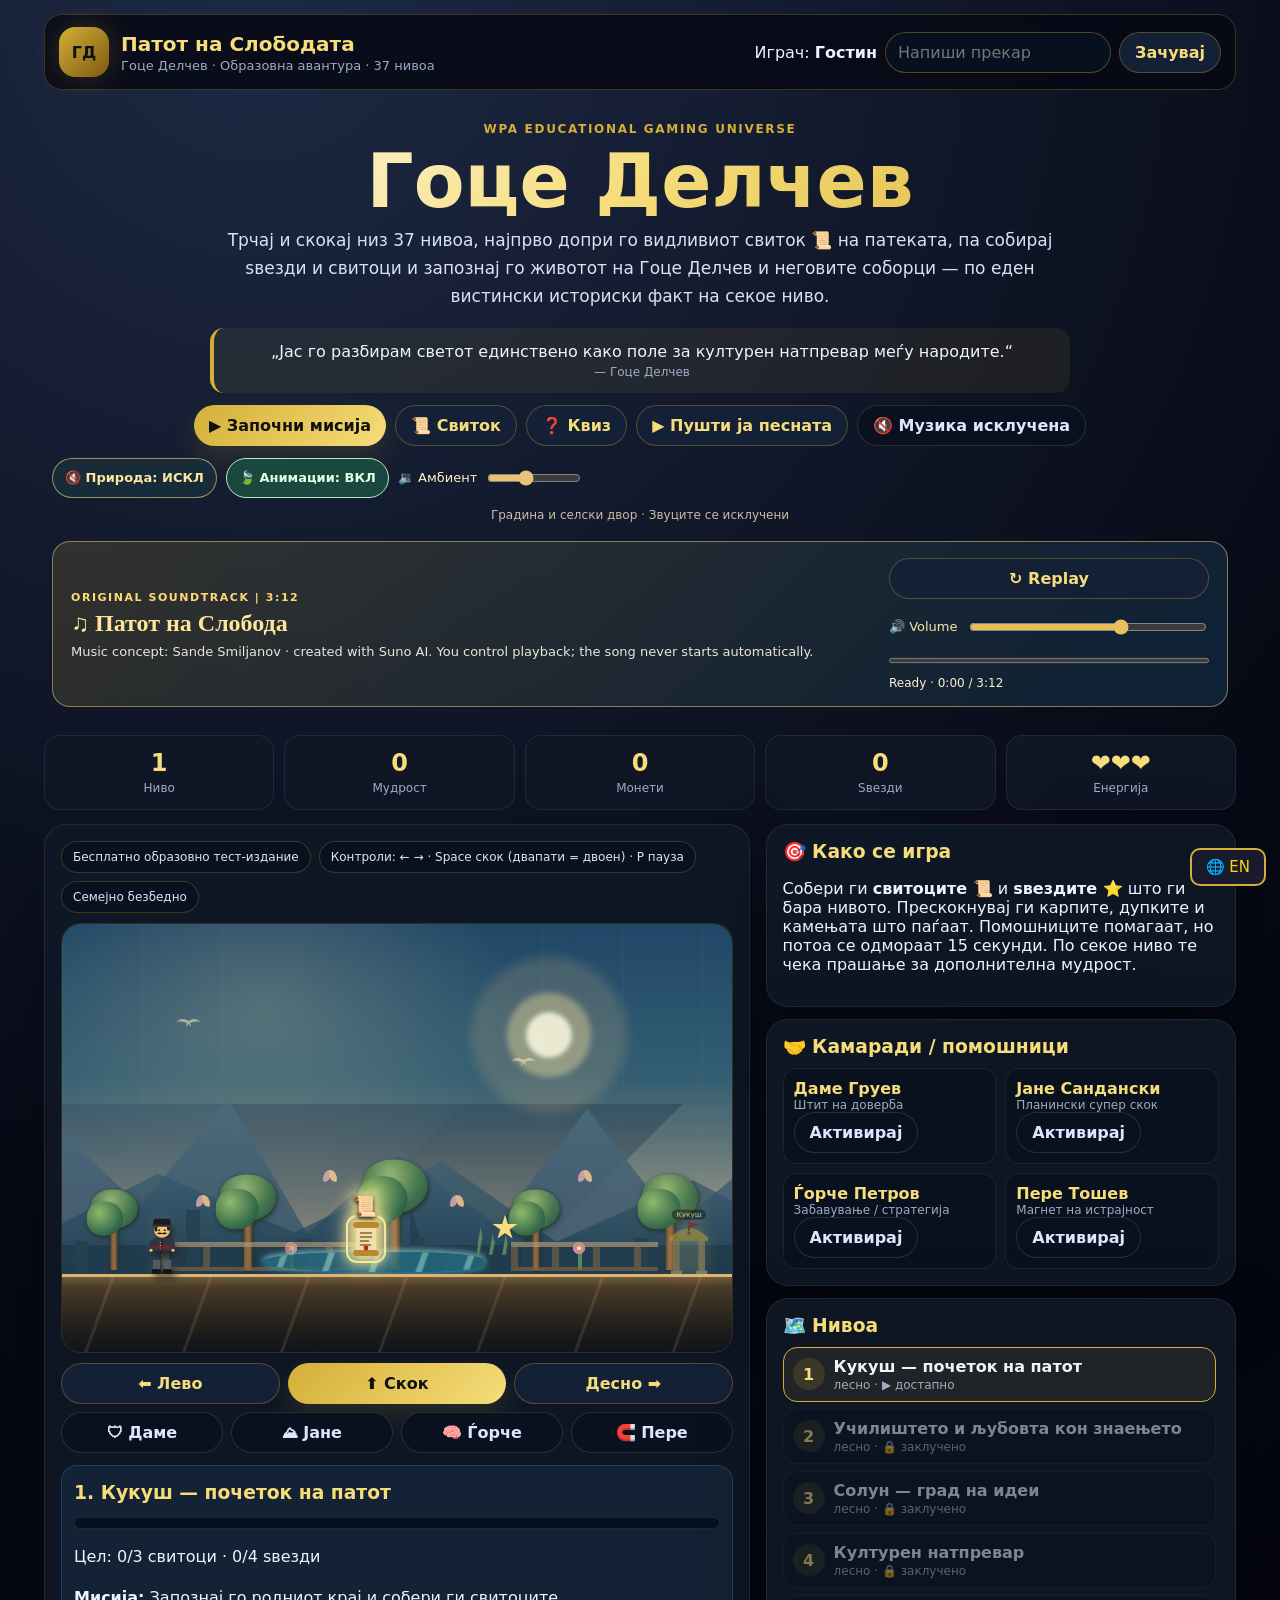
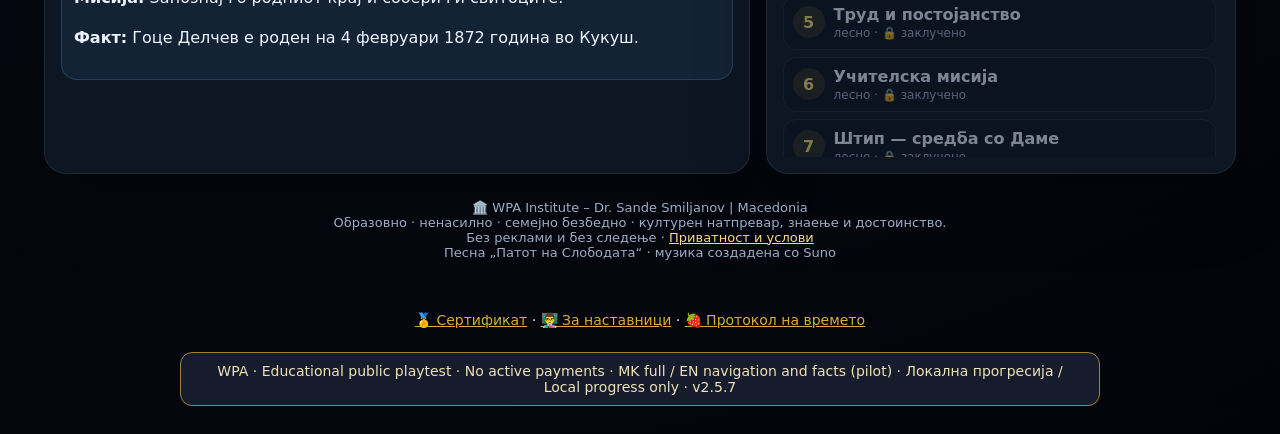
==== commit ea49c592: "Goce v2.5.7 - Living Historical Worlds" ====
--- a/index.html
+++ b/index.html
@@ -1,5 +1,5 @@
 <!doctype html>
-<html lang="mk">
+<html lang="mk" data-game="goce">
 <head>
   <meta charset="utf-8">
   <meta name="viewport" content="width=device-width,initial-scale=1">
@@ -9,8 +9,9 @@
   <link rel="manifest" href="manifest.json">
   <link rel="icon" type="image/png" sizes="32x32" href="icons/favicon-32.png">
   <link rel="apple-touch-icon" href="icons/apple-touch-icon.png">
-  <link rel="stylesheet" href="style.css?v=2.5.4">
-  <script src="edition.js?v=2.5.4"></script>
+  <link rel="stylesheet" href="style.css?v=2.5.7">
+  <link rel="stylesheet" href="living-world.css?v=2.5.7">
+  <script src="edition.js?v=2.5.7"></script>
 </head>
 <body>
 <div class="app">
@@ -32,7 +33,7 @@
   <section class="hero">
     <div class="kicker">WPA Educational Gaming Universe</div>
     <h2>Гоце Делчев</h2>
-    <p>Трчај и скокај низ 37 нивоа, собирај ѕвезди и свитоци и запознај го животот на Гоце Делчев и неговите соборци — по еден вистински историски факт на секое ниво.</p>
+    <p>Трчај и скокај низ 37 нивоа, најпрво допри го видливиот свиток 📜 на патеката, па собирај ѕвезди и свитоци и запознај го животот на Гоце Делчев и неговите соборци — по еден вистински историски факт на секое ниво.</p>
     <div class="quote">„Јас го разбирам светот единствено како поле за културен натпревар меѓу народите.“ <span class="small">— Гоце Делчев</span></div>
     <div class="controls" style="justify-content:center">
       <button class="btn" id="startBtn" onclick="startGame()">▶ Започни мисија</button>
@@ -42,6 +43,12 @@
       <button class="btn dark" id="musicBtn" onclick="toggleMusic()">🔇 Музика исклучена</button>
       <button class="btn dark" data-ed="shop" onclick="openPremium()">👑 Премиум</button>
     </div>
+    <section class="wl-controls" role="group" aria-label="Природни звуци и анимации">
+      <button type="button" data-nature-toggle aria-pressed="false" onclick="WPALiving.toggleNature()">🔇 Природа: ИСКЛ</button>
+      <button type="button" data-motion-toggle aria-pressed="true" onclick="WPALiving.toggleMotion()">🍃 Анимации: ВКЛ</button>
+      <label for="goceNatureVolume">🔉 Амбиент <input id="goceNatureVolume" data-nature-volume type="range" min="0" max="100" value="38" step="5" oninput="WPALiving.setVolume(this.value)" aria-label="Јачина на природните звуци"></label>
+      <span data-nature-caption aria-live="polite">Славејчиња, жубор и ветер — звуци само по избор.</span>
+    </section>
     <section class="soundtrack-card" id="soundtrack" data-ed="song" aria-labelledby="soundtrack-title">
       <div class="soundtrack-heading"><span class="soundtrack-kicker">ORIGINAL SOUNDTRACK | 3:12</span>
         <h3 id="soundtrack-title">&#9835; Патот на Слобода</h3>
@@ -72,9 +79,15 @@
         <div class="pill">Семејно безбедно</div>
       </div>
 
-      <div id="stage" class="stage" tabindex="0" role="group" aria-label="Сцена на играта. Стрелки лево и десно за движење, Space за скок.">
+      <div id="stage" class="stage" tabindex="0" role="group" aria-label="Сцена на играта. Стрелки лево и десно за движење, Space за скок, допри свиток за да собереш историско знаење.">
         <div class="bg"></div>
         <div class="mountains"></div>
+        <!-- v2.5.7: decorative 2.5D scenery only; never intercepts gameplay input. -->
+        <div class="depth-sun" aria-hidden="true"></div>
+        <div class="depth-haze" aria-hidden="true"></div>
+        <div class="depth-range-far" aria-hidden="true"></div>
+        <div class="depth-range-mid" aria-hidden="true"></div>
+        <div class="depth-settlement" aria-hidden="true"></div>
         <div class="ground"></div>
         <div id="heroPlayer" class="hero-player" aria-label="Гоце"></div>
         <div id="goalGate" class="goal-gate" aria-hidden="true"><span class="goal-name">Цел</span></div>
@@ -139,10 +152,11 @@
 </div>
 <div id="toast" class="toast" role="status" aria-live="polite"></div>
 
-<script src="ai/ai-companions.js?v=2.5.4"></script>
-<script src="i18n.js?v=2.5.4"></script>
-<script src="game.js?v=2.5.4"></script>
-<div style="text-align:center;padding:12px;font-size:14px"><a href="certificate.html" style="color:#D4AF37">🏅 Сертификат</a> · <a href="teacher.html" style="color:#D4AF37">👨‍🏫 За наставници</a> · <a href="crossover.html" style="color:#D4AF37">🍓 Протокол на времето</a></div><div role="note" style="text-align:center;max-width:920px;margin:12px auto 28px;padding:10px 16px;border:1px solid #9b8240;border-radius:12px;background:#161c2c;color:#efe1b7;font:14px system-ui,sans-serif">WPA · Educational public playtest · No active payments · MK full / EN navigation and facts (pilot) · Локална прогресија / Local progress only · v2.5.4</div>
+<script src="ai/ai-companions.js?v=2.5.7"></script>
+<script src="i18n.js?v=2.5.7"></script>
+<script src="living-world.js?v=2.5.7"></script>
+<script src="game.js?v=2.5.7"></script>
+<div style="text-align:center;padding:12px;font-size:14px"><a href="certificate.html" style="color:#D4AF37">🏅 Сертификат</a> · <a href="teacher.html" style="color:#D4AF37">👨‍🏫 За наставници</a> · <a href="crossover.html" style="color:#D4AF37">🍓 Протокол на времето</a></div><div role="note" style="text-align:center;max-width:920px;margin:12px auto 28px;padding:10px 16px;border:1px solid #9b8240;border-radius:12px;background:#161c2c;color:#efe1b7;font:14px system-ui,sans-serif">WPA · Educational public playtest · No active payments · MK full / EN navigation and facts (pilot) · Локална прогресија / Local progress only · v2.5.7</div>
 <script>
 if ('serviceWorker' in navigator && (location.protocol==='https:' || location.hostname==='localhost') && window.GAME_EDITION?.pwa!==false) {
   addEventListener('load', () => navigator.serviceWorker.register('./sw.js').catch(e => console.warn('[WPA PWA]',e)));
--- a/style.css
+++ b/style.css
@@ -63,6 +63,12 @@
 .meteor{width:28px;height:28px;background:url("data:image/svg+xml,%3Csvg%20xmlns=%22http://www.w3.org/2000/svg%22%20viewBox=%220%200%2028%2028%22%3E%3Ccircle%20cx=%2215%22%20cy=%2215%22%20r=%2211%22%20fill=%22%237d6a5a%22/%3E%3Ccircle%20cx=%2211%22%20cy=%2211%22%20r=%223%22%20fill=%22%239c8775%22/%3E%3Ccircle%20cx=%2218%22%20cy=%2219%22%20r=%222%22%20fill=%22%235e4f43%22/%3E%3C/svg%3E") center/contain no-repeat;filter:drop-shadow(14px -10px 0 rgba(255,140,80,.25)) drop-shadow(0 0 8px rgba(255,120,60,.6));animation:spin 1s linear infinite}
 .meteor.landed{animation:none;filter:none}
 @keyframes spin{to{transform:rotate(360deg)}}
+/* High-contrast collectible guidance: visible on phones and in dim light. */
+.obj.scroll{z-index:6;filter:drop-shadow(0 0 10px rgba(255,223,107,.95)) drop-shadow(0 0 4px #fff3bf)}
+.obj.scroll:after{content:'📜';position:absolute;left:0;top:-25px;font:20px/1 system-ui;color:#fff4c5;text-shadow:0 2px 4px #050709;pointer-events:none}
+.obj.scroll.first-scroll{outline:2px solid rgba(255,239,155,.92);outline-offset:4px;border-radius:5px;animation:wpa-first-scroll 1.1s ease-in-out infinite alternate}
+@keyframes wpa-first-scroll{to{outline-offset:7px;filter:drop-shadow(0 0 16px #fff1a0)}}
+@media(prefers-reduced-motion:reduce){.obj.scroll.first-scroll{animation:none}}
 .obj.picked{transform:scale(1.6);opacity:0;transition:.2s}
 .controls{display:flex;gap:9px;flex-wrap:wrap;margin-top:12px}
 .mobile-pad{display:grid;grid-template-columns:repeat(12,1fr);gap:8px;margin-top:10px;user-select:none;-webkit-user-select:none}
@@ -139,3 +145,28 @@
 .soundtrack-settings output{color:#faf1d2;font-size:12px;font-variant-numeric:tabular-nums}
 @media(max-width:700px){.soundtrack-card{grid-template-columns:1fr}.soundtrack-settings{max-width:100%}}
 @media(prefers-reduced-motion:reduce){#songBtn.playing{box-shadow:none}}
+
+/* WPA CINEMATIC DEPTH v2.5.6 — CSS 2.5D, not a polygonal 3D renderer.
+   Layers have no hitboxes, focus, events or network requests. */
+.stage{isolation:isolate;--depth-far:0px;--depth-mid:0px;--depth-near:0px}
+.stage .bg{z-index:0;background:linear-gradient(180deg,#204767 0%,#345e73 36%,#9a947d 73%,#192c32 100%)}
+.stage .bg:before{background:radial-gradient(ellipse at 30% 20%,rgba(251,229,164,.20),transparent 38%),repeating-linear-gradient(90deg,rgba(255,255,255,.015) 0 2px,transparent 2px 80px)}
+.stage .mountains{z-index:1;opacity:.28}
+.stage .depth-sun,.stage .depth-haze,.stage .depth-range-far,.stage .depth-range-mid,.stage .depth-settlement{position:absolute;pointer-events:none;user-select:none;contain:paint;will-change:transform}
+.stage .depth-sun{width:178px;height:178px;top:22px;right:14%;z-index:1;border-radius:50%;background:radial-gradient(circle,rgba(255,250,221,.90) 0 17%,rgba(255,226,154,.48) 19% 31%,rgba(255,206,131,.16) 36% 56%,transparent 68%);filter:blur(2px)}
+.stage .depth-haze{left:0;right:0;bottom:70px;height:142px;z-index:1;background:linear-gradient(0deg,rgba(221,221,194,.16),rgba(170,202,205,.04) 69%,transparent);mix-blend-mode:screen}
+.stage .depth-range-far{left:-225px;width:calc(100% + 450px);bottom:78px;height:212px;z-index:1;opacity:.85;transform:translate3d(var(--depth-far),0,0);background:linear-gradient(180deg,#527585,#354e67);clip-path:polygon(0% 96%,5% 77%,12% 88%,20% 32%,27% 68%,35% 18%,42% 81%,50% 44%,59% 77%,67% 22%,75% 77%,82% 46%,90% 84%,95% 38%,100% 85%,100% 100%,0% 100%)}
+.stage .depth-range-mid{left:-235px;width:calc(100% + 470px);bottom:78px;height:134px;z-index:1;opacity:.72;transform:translate3d(var(--depth-mid),0,0);background:linear-gradient(180deg,#44677a 0%,#1e4055 82%);clip-path:polygon(0 78%,10% 35%,18% 74%,29% 25%,41% 69%,54% 16%,64% 76%,76% 30%,87% 79%,96% 24%,100% 65%,100% 100%,0 100%)}
+.stage .depth-settlement{left:-250px;width:calc(100% + 500px);bottom:78px;height:100px;z-index:1;opacity:.58;transform:translate3d(var(--depth-near),0,0);background:repeating-linear-gradient(90deg,transparent 0 38px,#213b47 38px 52px,transparent 52px 112px),linear-gradient(0deg,#1c3542 0 29px,transparent 29px);clip-path:polygon(0 77%,5% 54%,6% 35%,12% 35%,13% 57%,18% 64%,19% 13%,20% 6%,21% 13%,22% 67%,30% 67%,31% 36%,35% 36%,36% 65%,45% 65%,46% 25%,51% 25%,52% 64%,61% 64%,62% 48%,65% 32%,69% 48%,70% 64%,78% 64%,79% 17%,80% 10%,81% 17%,82% 64%,88% 64%,89% 47%,94% 47%,95% 75%,100% 80%,100% 100%,0 100%)}
+.stage .ground{z-index:2;background:linear-gradient(180deg,#705b39 0%,#493b26 14%,#2a251e 70%,#161a20 100%);border-top:3px solid #dbb678}
+.stage .ground:before{content:"";position:absolute;inset:0;background:repeating-linear-gradient(110deg,transparent 0 46px,rgba(230,197,135,.13) 47px 49px,transparent 50px 92px),linear-gradient(0deg,rgba(10,15,24,.5),transparent 82%);pointer-events:none}
+.stage .hero-player{filter:drop-shadow(3px 6px 4px rgba(9,12,20,.74)) drop-shadow(0 0 5px rgba(238,203,126,.2))}
+@media (max-width:560px){.stage .depth-sun{width:115px;height:115px;top:10px;right:12%}.stage .depth-haze{opacity:.55}.stage .depth-settlement{opacity:.4}}
+@media (prefers-reduced-motion:reduce){.stage .depth-range-far,.stage .depth-range-mid,.stage .depth-settlement{will-change:auto;transform:none}.stage .bg:before{animation:none}}
+
+/* Small-screen intro stays above the run lane: never hide the first scroll. */
+@media (max-width:560px){
+  .stage .intro-card{top:8px;left:50%;width:calc(100% - 34px);max-width:calc(100% - 34px);padding:6px 9px;gap:2px;border-radius:12px}
+  .stage .intro-card strong{font-size:15px;line-height:1.2}
+  .stage .intro-card span{font-size:11px;line-height:1.3}
+}
--- a/living-world.css
+++ b/living-world.css
@@ -0,0 +1,40 @@
+/* Living Historical Worlds — decorative layers, responsive, pointer-safe. */
+.wl-controls{display:flex;flex-wrap:wrap;gap:9px;align-items:center;margin:12px 0;color:#fff2c8;font:500 13px/1.45 system-ui,sans-serif}
+.wl-controls button,.wl-game-toggle{font:600 13px/1.3 system-ui,sans-serif;cursor:pointer;min-height:40px;padding:8px 12px;border-radius:999px;border:1px solid rgba(214,185,111,.7);background:#182b39;color:#ffe7a0}
+.wl-controls button:focus-visible,.wl-game-toggle:focus-visible,.wl-controls input:focus-visible{outline:3px solid #fff0aa;outline-offset:3px}
+.wl-controls button[aria-pressed="true"],.wl-game-toggle[aria-pressed="true"]{background:#1a483f;border-color:#b9e9be;color:#e2ffe5}
+.wl-controls label{display:flex;align-items:center;gap:8px;min-height:40px}
+.wl-controls input[type="range"]{width:94px;accent-color:#eac273}
+.wl-controls [data-nature-caption]{flex-basis:100%;color:#eadab9;opacity:.85;font-size:12px}
+.wl-game-toggle{margin:4px 0 7px;font-size:12px;min-height:33px;padding:5px 11px}
+.wl-world{position:absolute;inset:0;z-index:1;pointer-events:none;overflow:hidden;isolation:isolate;user-select:none}
+.wl-world *{position:absolute;box-sizing:border-box;pointer-events:none}
+.wl-tree{bottom:82px;width:10px;height:76px;background:linear-gradient(90deg,#624a35,#9a7048,#5b422d);transform:scale(var(--size,1));transform-origin:50% 100%;border-radius:4px 4px 0 0;filter:drop-shadow(1px 2px 3px #1e3028)}
+.wl-tree:before,.wl-tree:after{content:"";position:absolute;border-radius:48% 52% 54% 46%;background:radial-gradient(ellipse at 43% 28%,#8eae6e 0 5%,#47774f 55%,#234c41 100%);width:68px;height:56px;left:-29px;top:-39px;transform-origin:50% 85%}
+.wl-tree:after{width:52px;height:49px;left:-34px;top:-22px;background:radial-gradient(circle at 35% 33%,#8fb96b,#356a4a 66%,#1b463a)}
+.wl-fence{height:29px;bottom:81px;border-top:5px solid #b79a74;border-bottom:4px solid #856341;background:repeating-linear-gradient(90deg,rgba(137,106,70,.80) 0 7px,transparent 7px 41px);opacity:.66}
+.wl-flower{bottom:82px;width:4px;height:24px;background:#53885b;transform-origin:bottom}
+.wl-flower:before{content:"";position:absolute;top:-6px;left:-7px;width:16px;height:16px;background:radial-gradient(circle,#ffe0a1 0 20%,#cf879b 21% 53%,transparent 55%);border-radius:50%}
+.wl-stream{bottom:80px;height:20px;border-radius:48% 40% 35% 50%;background:repeating-linear-gradient(110deg,#266c84 0 17px,#6bb5b9 19px 23px,#24697b 25px 44px);opacity:.83;box-shadow:0 2px 9px #338ea6,0 -2px 6px #96d5cd;animation:wl-water 4.5s linear infinite}
+.wl-reeds{bottom:97px;width:35px;height:39px;background:repeating-linear-gradient(100deg,transparent 0 5px,#5b875d 6px 8px,transparent 10px 13px);clip-path:polygon(0 100%,6% 14%,18% 65%,34% 0,49% 67%,75% 18%,93% 100%)}
+.wl-bird{width:25px;height:12px;opacity:.58;animation:wl-bird-fly 10s ease-in-out infinite;animation-delay:var(--delay,0s)}
+.wl-bird:before,.wl-bird:after{content:"";position:absolute;border-top:3px solid #f7e1b8;border-radius:50%;width:15px;height:10px;top:1px}
+.wl-bird:before{left:0;transform:rotate(17deg)}.wl-bird:after{right:0;transform:rotate(-17deg)}
+.wl-butterfly{width:13px;height:15px;opacity:.85;animation:wl-butterfly-bob 2.8s ease-in-out infinite;animation-delay:var(--delay,0s)}
+.wl-butterfly:before,.wl-butterfly:after{content:"";position:absolute;width:8px;height:12px;border-radius:80% 20% 80% 20%;background:#e1a9b3;left:0;transform-origin:right center;animation:wl-wing .35s alternate infinite}
+.wl-butterfly:after{left:6px;transform-origin:left center;border-radius:20% 80% 20% 80%;background:#f2cc8c;animation-delay:-.2s}
+.wl-firefly{width:7px;height:7px;border-radius:50%;background:#f6e9ab;box-shadow:0 0 11px 3px #e5d678;opacity:.7;animation:wl-firefly 3.4s ease-in-out infinite;animation-delay:var(--delay,0s)}
+.wl-fountain{bottom:87px;width:90px;height:72px;background:radial-gradient(ellipse at 50% 91%,#7dc6cb 0 32%,transparent 33%),linear-gradient(90deg,transparent 46%,#c8b38a 46% 53%,transparent 53%);opacity:.7}
+.wl-fountain:before{content:"";position:absolute;bottom:10px;width:90px;height:15px;border-radius:50%;background:#a9a28a}
+.wl-fountain:after{content:"";position:absolute;bottom:22px;left:30px;width:30px;height:40px;border-left:2px solid #a7e4e7;border-right:2px solid #a7e4e7;border-radius:50%;opacity:.8}
+.wl-static .wl-world *{animation:none!important}
+[data-living-theme="night"] .wl-tree:before,[data-living-theme="night"] .wl-tree:after{filter:brightness(.50)}
+[data-living-theme="mountain"] .wl-tree:before,[data-living-theme="mountain"] .wl-tree:after{filter:saturate(.7)}
+[data-living-theme="town"] .wl-fence{opacity:.55}
+@keyframes wl-water{to{background-position:145px 0}}
+@keyframes wl-bird-fly{0%,100%{transform:translate3d(-12px,5px,0)}50%{transform:translate3d(24px,-16px,0)}}
+@keyframes wl-butterfly-bob{0%,100%{transform:translateY(1px) rotate(-8deg)}50%{transform:translateY(-13px) rotate(12deg)}}
+@keyframes wl-wing{to{transform:scaleX(.35)}}
+@keyframes wl-firefly{0%,100%{opacity:.20;transform:translate(0,0)}50%{opacity:.92;transform:translate(12px,-16px)}}
+@media(max-width:560px){.wl-controls{font-size:12px}.wl-controls button{min-height:42px;padding:7px 11px}.wl-controls label{flex-basis:100%}.wl-tree{opacity:.8}.wl-world .wl-tree:nth-of-type(n+7){display:none}}
+@media(prefers-reduced-motion:reduce){.wl-world *{animation:none!important;transition:none!important}}
